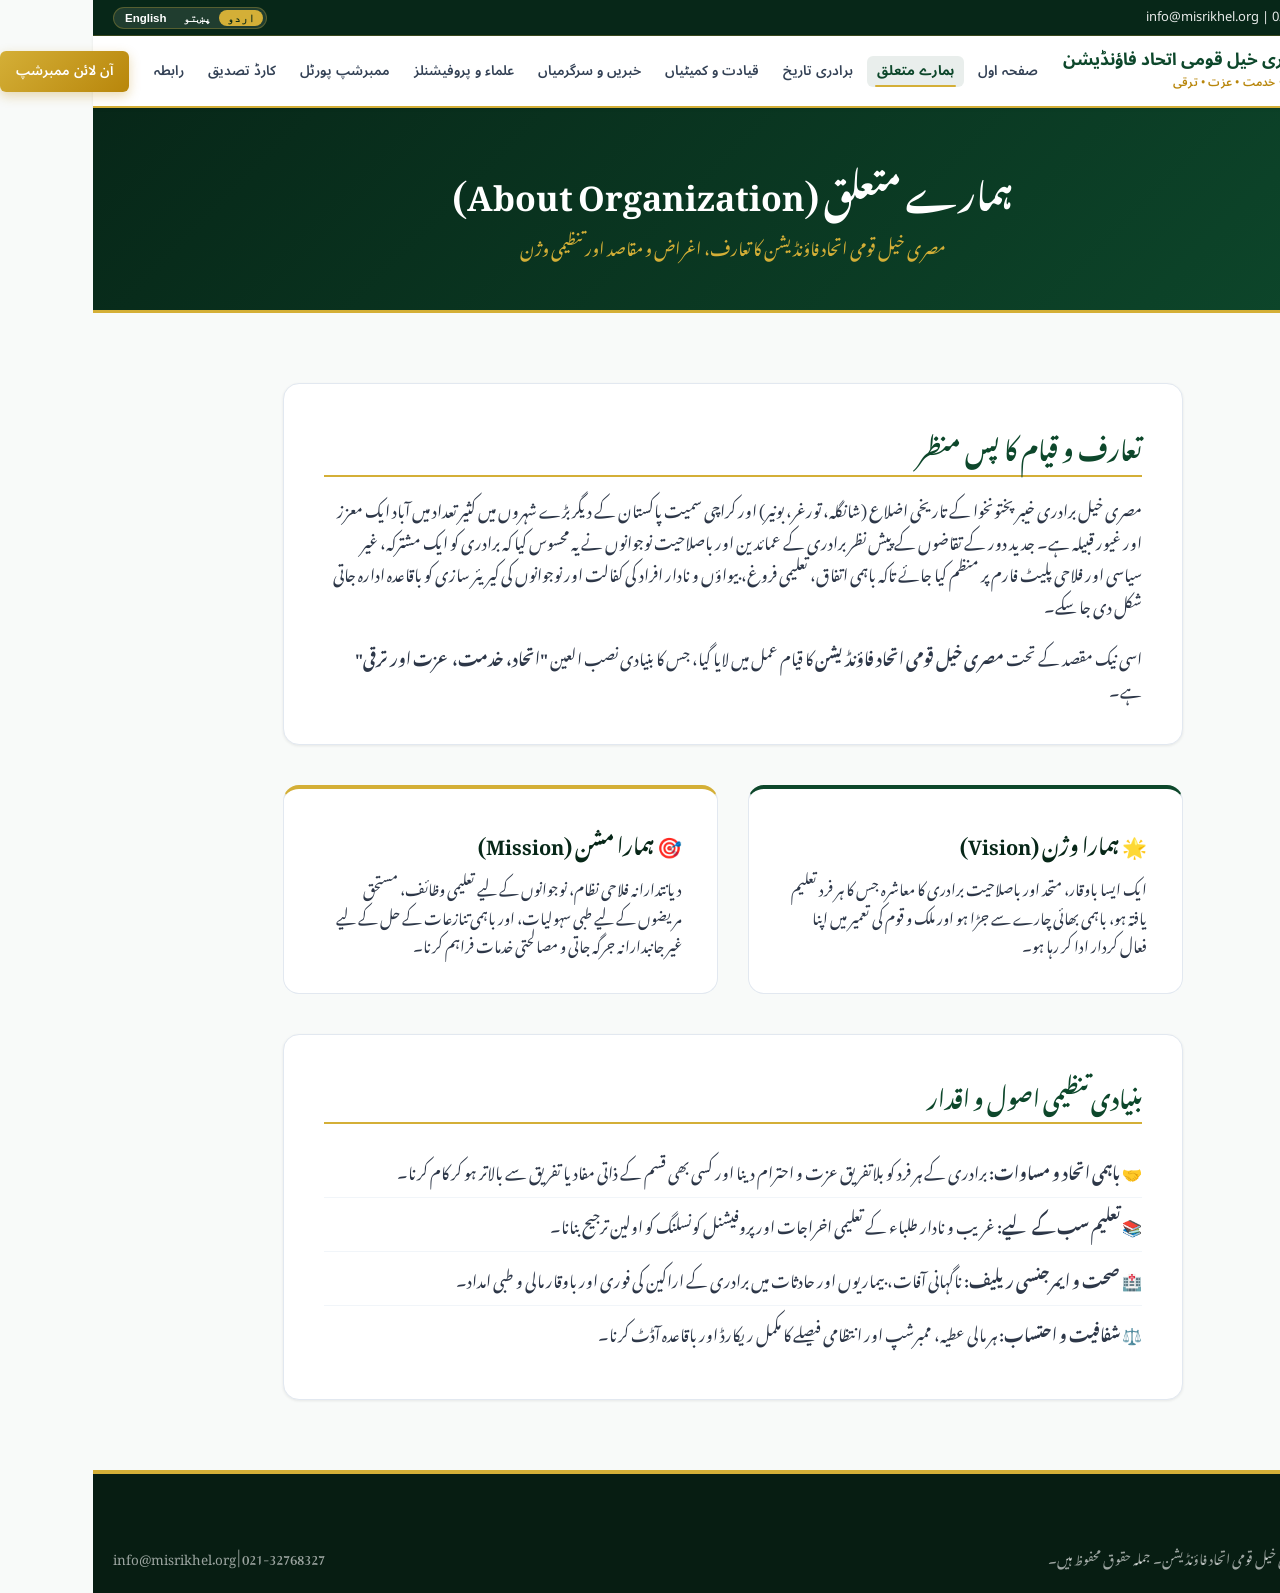
==== about.html @ 54c55845 "Move index.html to root directory" ====
<!DOCTYPE html>
<html lang="ur" dir="rtl">
<head>
    <meta charset="UTF-8">
    <meta name="viewport" content="width=device-width, initial-scale=1.0">
    <title>ہمارے متعلق | مصری خیل قومی اتحاد فاؤنڈیشن</title>
    <link rel="icon" type="image/jpeg" href="/images/logo.jpg">
    <link rel="stylesheet" href="/frontend/src/css/style.css">
    <link rel="stylesheet" href="/frontend/src/css/rtl.css">
</head>
<body class="lang-ur">
    <!-- Top Bar -->
    <div class="top-bar">
        <div class="container top-bar-inner">
            <div class="top-bar-contact">
                <span>021-32768327 | info@misrikhel.org</span>
            </div>
            <div class="lang-selector">
                <button class="lang-btn active" data-lang="ur">اردو</button>
                <button class="lang-btn" data-lang="ps">پښتو</button>
                <button class="lang-btn" data-lang="en">English</button>
            </div>
        </div>
    </div>

    <!-- Header -->
    <header class="main-header">
        <div class="container header-inner">
            <div class="brand-wrapper">
                <a href="/index.html"><img src="/images/logo.jpg" alt="Logo" class="brand-logo"></a>
                <div class="brand-titles">
                    <span class="brand-name" data-i18n="org_name">مصری خیل قومی اتحاد فاؤنڈیشن</span>
                    <span class="brand-motto" data-i18n="motto">اتحاد • خدمت • عزت • ترقی</span>
                </div>
            </div>
            <nav>
                <ul class="nav-menu">
                    <li><a href="/index.html" class="nav-link" data-i18n="nav_home">صفحہ اول</a></li>
                    <li><a href="/about.html" class="nav-link active" data-i18n="nav_about">ہمارے متعلق</a></li>
                    <li><a href="/history.html" class="nav-link" data-i18n="nav_history">برادری تاریخ</a></li>
                    <li><a href="/leadership.html" class="nav-link" data-i18n="nav_leadership">قیادت و کمیٹیاں</a></li>
                    <li><a href="/news-events.html" class="nav-link" data-i18n="nav_news">خبریں و سرگرمیاں</a></li>
                    <li><a href="/professionals.html" class="nav-link" data-i18n="nav_professionals">علماء و پروفیشنلز</a></li>
                    <li><a href="/membership.html" class="nav-link" data-i18n="nav_membership">ممبرشپ پورٹل</a></li>
                    <li><a href="/verify.html" class="nav-link" data-i18n="nav_verify">کارڈ تصدیق</a></li>
                    <li><a href="/contact.html" class="nav-link" data-i18n="nav_contact">رابطہ</a></li>
                </ul>
            </nav>
            <div class="header-actions">
                <a href="/membership.html" class="btn btn-gold" data-i18n="btn_join">آن لائن ممبرشپ</a>
            </div>
        </div>
    </header>

    <!-- Page Banner -->
    <section style="background: linear-gradient(135deg, #072718 0%, #0D472B 100%); color: #fff; padding: 50px 0; text-align: center; border-bottom: 3px solid var(--secondary);">
        <div class="container">
            <h1 style="font-size: 34px; font-weight: 700; margin-bottom: 10px;">ہمارے متعلق (About Organization)</h1>
            <p style="color: var(--secondary); font-size: 17px;">مصری خیل قومی اتحاد فاؤنڈیشن کا تعارف، اغراض و مقاصد اور تنظیمی وژن</p>
        </div>
    </section>

    <!-- Content Sections -->
    <section class="section-padding">
        <div class="container">
            <div style="max-width: 900px; margin: 0 auto;">
                <div style="background: #fff; padding: 40px; border-radius: var(--radius-lg); box-shadow: var(--shadow-sm); border: 1px solid var(--border); margin-bottom: 40px;">
                    <h2 style="color: var(--primary); font-size: 24px; margin-bottom: 15px; border-bottom: 2px solid var(--secondary); padding-bottom: 8px;">
                        تعارف و قیام کا پس منظر
                    </h2>
                    <p style="font-size: 16px; line-height: 2; margin-bottom: 20px;">
                        مصری خیل برادری خیبر پختونخوا کے تاریخی اضلاع (شانگلہ، تورغر، بونیر) اور کراچی سمیت پاکستان کے دیگر بڑے شہروں میں کثیر تعداد میں آباد ایک معزز اور غیور قبیلہ ہے۔ جدید دور کے تقاضوں کے پیش نظر برادری کے عمائدین اور باصلاحیت نوجوانوں نے یہ محسوس کیا کہ برادری کو ایک مشترکہ، غیر سیاسی اور فلاحی پلیٹ فارم پر منظم کیا جائے تاکہ باہمی اتفاق، تعلیمی فروغ، بیواؤں و نادار افراد کی کفالت اور نوجوانوں کی کیریئر سازی کو باقاعدہ ادارہ جاتی شکل دی جا سکے۔
                    </p>
                    <p style="font-size: 16px; line-height: 2;">
                        اسی نیک مقصد کے تحت <b>مصری خیل قومی اتحاد فاؤنڈیشن</b> کا قیام عمل میں لایا گیا، جس کا بنیادی نصب العین <b>"اتحاد، خدمت، عزت اور ترقی"</b> ہے۔
                    </p>
                </div>

                <div style="display: grid; grid-template-columns: 1fr 1fr; gap: 30px; margin-bottom: 40px;">
                    <div style="background: #fff; padding: 35px; border-radius: var(--radius-lg); border: 1px solid var(--border); border-top: 4px solid var(--primary);">
                        <h3 style="color: var(--primary-dark); font-size: 20px; margin-bottom: 12px;">🌟 ہمارا وژن (Vision)</h3>
                        <p style="font-size: 15px; line-height: 1.9; color: var(--text-main);">
                            ایک ایسا باوقار، متحد اور باصلاحیت برادری کا معاشرہ جس کا ہر فرد تعلیم یافتہ ہو، باہمی بھائی چارے سے جڑا ہو اور ملک و قوم کی تعمیر میں اپنا فعال کردار ادا کر رہا ہو۔
                        </p>
                    </div>

                    <div style="background: #fff; padding: 35px; border-radius: var(--radius-lg); border: 1px solid var(--border); border-top: 4px solid var(--secondary);">
                        <h3 style="color: var(--primary-dark); font-size: 20px; margin-bottom: 12px;">🎯 ہمارا مشن (Mission)</h3>
                        <p style="font-size: 15px; line-height: 1.9; color: var(--text-main);">
                            دیانتدارانہ فلاحی نظام، نوجوانوں کے لیے تعلیمی وظائف، مستحق مریضوں کے لیے طبی سہولیات، اور باہمی تنازعات کے حل کے لیے غیر جانبدارانہ جرگہ جاتی و مصالحتی خدمات فراہم کرنا۔
                        </p>
                    </div>
                </div>

                <!-- Core Pillars -->
                <div style="background: #fff; padding: 40px; border-radius: var(--radius-lg); box-shadow: var(--shadow-sm); border: 1px solid var(--border);">
                    <h2 style="color: var(--primary); font-size: 22px; margin-bottom: 20px; border-bottom: 2px solid var(--secondary); padding-bottom: 8px;">
                        بنیادی تنظیمی اصول و اقدار
                    </h2>
                    <ul style="list-style-type: none; padding: 0;">
                        <li style="padding: 12px 0; border-bottom: 1px solid #F1F5F9; font-size: 16px;">
                            🤝 <b>باہمی اتحاد و مساوات:</b> برادری کے ہر فرد کو بلاتفریق عزت و احترام دینا اور کسی بھی قسم کے ذاتی مفاد یا تفریق سے بالاتر ہو کر کام کرنا۔
                        </li>
                        <li style="padding: 12px 0; border-bottom: 1px solid #F1F5F9; font-size: 16px;">
                            📚 <b>تعلیم سب کے لیے:</b> غریب و نادار طلباء کے تعلیمی اخراجات اور پروفیشنل کونسلنگ کو اولین ترجیح بنانا۔
                        </li>
                        <li style="padding: 12px 0; border-bottom: 1px solid #F1F5F9; font-size: 16px;">
                            🏥 <b>صحت و ایمرجنسی ریلیف:</b> ناگہانی آفات، بیماریوں اور حادثات میں برادری کے اراکین کی فوری اور باوقار مالی و طبی امداد۔
                        </li>
                        <li style="padding: 12px 0; font-size: 16px;">
                            ⚖️ <b>شفافیت و احتساب:</b> ہر مالی عطیہ، ممبرشپ اور انتظامی فیصلے کا مکمل ریکارڈ اور باقاعدہ آڈٹ کرنا۔
                        </li>
                    </ul>
                </div>
            </div>
        </div>
    </section>

    <!-- Footer -->
    <footer class="main-footer">
        <div class="container footer-bottom" style="border: none; padding-top: 0;">
            <span data-i18n="copyright">© 2026 مصری خیل قومی اتحاد فاؤنڈیشن۔ جملہ حقوق محفوظ ہیں۔</span>
            <span>021-32768327 | info@misrikhel.org</span>
        </div>
    </footer>

    <script src="/frontend/src/js/i18n.js"></script>
    <script src="/frontend/src/js/app.js"></script>
</body>
</html>
---- frontend/src/css/style.css ----
/* Misri Khel Qaumi Ittehad - Design System & Stylesheet */
@import url('https://fonts.googleapis.com/css2?family=Noto+Nastaliq+Urdu:wght@400;700&family=Noto+Sans+Arabic:wght@400;600;700&family=Outfit:wght@300;400;500;600;700&family=Urbanist:wght@400;500;600;700&display=swap');

:root {
    --primary: #0D472B;
    --primary-light: #145A32;
    --primary-dark: #072718;
    --secondary: #D4AF37;
    --secondary-dark: #B8860B;
    --secondary-light: #FBF4DB;
    --accent: #F59E0B;
    --dark: #111C55;
    --text-main: #2D3748;
    --text-muted: #64748B;
    --bg-light: #F8FAF9;
    --bg-subtle: #F0F5FA;
    --white: #FFFFFF;
    --border: #E2E8F0;
    --shadow-sm: 0 1px 3px rgba(0,0,0,0.08);
    --shadow-md: 0 4px 14px rgba(13, 71, 43, 0.08);
    --shadow-lg: 0 10px 25px rgba(0,0,0,0.1);
    --radius-sm: 6px;
    --radius-md: 10px;
    --radius-lg: 16px;
    --radius-full: 9999px;
    --font-en: 'Urbanist', 'Outfit', sans-serif;
    --font-ur: 'Noto Nastaliq Urdu', 'Noto Sans Arabic', serif;
    --font-ps: 'Noto Sans Arabic', 'Noto Nastaliq Urdu', sans-serif;
    --transition: all 0.25s ease-in-out;
}

* {
    margin: 0;
    padding: 0;
    box-sizing: border-box;
}

body {
    font-family: var(--font-ur);
    color: var(--text-main);
    background-color: var(--bg-light);
    line-height: 1.8;
    overflow-x: hidden;
}

body.lang-en {
    font-family: var(--font-en);
    line-height: 1.6;
}

body.lang-ps {
    font-family: var(--font-ps);
    line-height: 1.8;
}

a {
    color: inherit;
    text-decoration: none;
    transition: var(--transition);
}

img {
    max-width: 100%;
    height: auto;
    display: block;
}

/* Container */
.container {
    width: 100%;
    max-width: 1280px;
    margin: 0 auto;
    padding: 0 20px;
}

/* Top Bar */
.top-bar {
    background: #072718;
    color: rgba(255, 255, 255, 0.9);
    font-size: 13px;
    padding: 6px 0;
    border-bottom: 1px solid rgba(212, 175, 55, 0.25);
    font-family: 'Noto Sans Arabic', 'Segoe UI', Tahoma, sans-serif;
}

.top-bar-inner {
    display: flex;
    justify-content: space-between;
    align-items: center;
    gap: 12px;
}

.top-bar-contact {
    display: flex;
    align-items: center;
    gap: 16px;
}

.top-bar-contact-item {
    display: flex;
    align-items: center;
    gap: 6px;
    color: rgba(255, 255, 255, 0.85);
}

.top-bar-contact-item svg {
    fill: var(--secondary);
    width: 14px;
    height: 14px;
}

.top-bar-admin-badge {
    display: inline-flex;
    align-items: center;
    gap: 5px;
    padding: 2px 10px;
    border-radius: 12px;
    background: rgba(212, 175, 55, 0.15);
    border: 1px solid rgba(212, 175, 55, 0.35);
    color: var(--secondary);
    font-size: 12px;
    text-decoration: none;
    transition: var(--transition);
}

.top-bar-admin-badge:hover {
    background: var(--secondary);
    color: #072718;
}

.top-bar-social {
    display: flex;
    align-items: center;
    gap: 12px;
}

.top-bar-social a {
    color: rgba(255, 255, 255, 0.85);
    display: flex;
    align-items: center;
    justify-content: center;
    transition: var(--transition);
}

.top-bar-social a:hover {
    color: var(--secondary);
}

/* Language Selector */
.lang-selector {
    display: flex;
    align-items: center;
    background: rgba(255, 255, 255, 0.1);
    border: 1px solid rgba(212, 175, 55, 0.3);
    border-radius: 16px;
    padding: 2px 3px;
}

.lang-btn {
    background: transparent;
    border: none;
    color: #fff;
    padding: 2px 8px;
    font-size: 11.5px;
    cursor: pointer;
    border-radius: 12px;
    transition: var(--transition);
    font-weight: 600;
}

.lang-btn.active {
    background: var(--secondary);
    color: #072718;
}

/* Main Navigation Bar */
.main-header {
    background: #fff;
    box-shadow: var(--shadow-sm);
    position: sticky;
    top: 0;
    z-index: 1000;
    border-bottom: 2px solid var(--secondary);
}

.header-inner {
    display: flex;
    align-items: center;
    justify-content: space-between;
    padding: 10px 0;
    gap: 15px;
}

.brand-wrapper {
    display: flex;
    align-items: center;
    gap: 12px;
    flex-shrink: 0;
    text-decoration: none;
}

.brand-logo {
    width: 50px;
    height: 50px;
    object-fit: contain;
    border-radius: 50%;
    box-shadow: 0 0 8px rgba(13, 71, 43, 0.15);
    border: 2px solid var(--secondary);
    background: #fff;
    flex-shrink: 0;
}

.brand-titles {
    display: flex;
    flex-direction: column;
}

.brand-name {
    font-size: 17px;
    font-weight: 700;
    color: var(--primary);
    line-height: 1.25;
    font-family: 'Noto Sans Arabic', 'Segoe UI', Tahoma, sans-serif;
}

.brand-motto {
    font-size: 11.5px;
    color: var(--secondary-dark);
    font-weight: 600;
    letter-spacing: 0.2px;
    font-family: 'Noto Sans Arabic', 'Segoe UI', Tahoma, sans-serif;
}

.nav-menu {
    display: flex;
    align-items: center;
    list-style: none;
    gap: 4px;
    margin: 0;
    padding: 0;
    font-family: 'Noto Sans Arabic', 'Segoe UI', Tahoma, sans-serif;
}

.nav-link {
    font-size: 13.5px;
    font-weight: 600;
    color: #334155;
    padding: 6px 10px;
    border-radius: 6px;
    position: relative;
    transition: var(--transition);
    white-space: nowrap;
    display: inline-block;
    line-height: 1.4;
    text-decoration: none;
}

.nav-link:hover {
    color: var(--primary);
    background: rgba(13, 71, 43, 0.06);
}

.nav-link.active {
    color: var(--primary);
    background: rgba(13, 71, 43, 0.09);
    font-weight: 700;
}

.nav-link.active::after {
    content: '';
    position: absolute;
    bottom: 0px;
    left: 8px;
    right: 8px;
    height: 2px;
    background: var(--secondary);
    border-radius: 2px;
}

.header-actions {
    display: flex;
    align-items: center;
    gap: 10px;
    flex-shrink: 0;
}

.header-actions .btn {
    padding: 8px 16px;
    font-size: 13.5px;
    white-space: nowrap;
    font-family: 'Noto Sans Arabic', 'Segoe UI', Tahoma, sans-serif;
    border-radius: 6px;
}

.btn {
    display: inline-flex;
    align-items: center;
    justify-content: center;
    gap: 8px;
    padding: 10px 22px;
    border-radius: var(--radius-sm);
    font-weight: 600;
    font-size: 14.5px;
    cursor: pointer;
    border: none;
    transition: var(--transition);
}

.btn-primary {
    background: var(--primary);
    color: #fff;
    box-shadow: 0 4px 10px rgba(13, 71, 43, 0.25);
}

.btn-primary:hover {
    background: var(--primary-light);
    transform: translateY(-2px);
    box-shadow: 0 6px 15px rgba(13, 71, 43, 0.35);
}

.btn-gold {
    background: linear-gradient(135deg, #D4AF37 0%, #B8860B 100%);
    color: #fff;
    box-shadow: 0 4px 12px rgba(184, 134, 11, 0.3);
}

.btn-gold:hover {
    background: linear-gradient(135deg, #E5C158 0%, #D4AF37 100%);
    color: var(--primary-dark);
    transform: translateY(-2px);
}

.btn-outline {
    background: transparent;
    border: 1.5px solid var(--primary);
    color: var(--primary);
}

.btn-outline:hover {
    background: var(--primary);
    color: #fff;
}

.mobile-toggle {
    display: none;
    background: transparent;
    border: none;
    cursor: pointer;
    font-size: 24px;
    color: var(--primary);
}

/* Urgent Announcement Bar */
.announcement-ticker {
    background: #FFFBEB;
    border-bottom: 1px solid #FDE68A;
    padding: 9px 0;
    font-size: 14px;
    display: flex;
    align-items: center;
}

.ticker-inner {
    display: flex;
    align-items: center;
    gap: 15px;
}

.ticker-badge {
    background: #DC2626;
    color: #fff;
    font-size: 12px;
    font-weight: 700;
    padding: 3px 10px;
    border-radius: 4px;
    white-space: nowrap;
}

.ticker-text {
    color: #92400E;
    font-weight: 600;
}

/* Hero Section */
.hero-section {
    position: relative;
    background: linear-gradient(135deg, rgba(7, 39, 24, 0.94) 0%, rgba(13, 71, 43, 0.90) 100%), url('/public/images/hero-bg.jpg') center/cover no-repeat;
    color: #fff;
    padding: 80px 0 100px;
    text-align: center;
    border-bottom: 4px solid var(--secondary);
}

.hero-content {
    max-width: 900px;
    margin: 0 auto;
}

.hero-crest {
    width: 130px;
    height: 130px;
    margin: 0 auto 20px;
    border-radius: 50%;
    border: 4px solid var(--secondary);
    box-shadow: 0 0 30px rgba(212, 175, 55, 0.4);
    background: #fff;
    padding: 4px;
}

.hero-title {
    font-size: 38px;
    font-weight: 700;
    color: #fff;
    margin-bottom: 15px;
    text-shadow: 0 2px 8px rgba(0,0,0,0.4);
}

.hero-subtitle {
    font-size: 20px;
    color: var(--secondary);
    font-weight: 600;
    margin-bottom: 25px;
    letter-spacing: 1px;
}

.hero-desc {
    font-size: 17px;
    line-height: 1.9;
    color: rgba(255, 255, 255, 0.9);
    margin-bottom: 35px;
}

.hero-buttons {
    display: flex;
    justify-content: center;
    gap: 16px;
    flex-wrap: wrap;
}

/* Stats Counter Section (Bantva Memon Jamat Style) */
.stats-section {
    margin-top: -50px;
    position: relative;
    z-index: 10;
    margin-bottom: 60px;
}

.stats-grid {
    display: grid;
    grid-template-columns: repeat(4, 1fr);
    background: #fff;
    border-radius: var(--radius-lg);
    box-shadow: var(--shadow-lg);
    border: 1px solid var(--border);
    overflow: hidden;
}

.stat-card {
    padding: 30px 20px;
    text-align: center;
    border-right: 1px solid var(--border);
    transition: var(--transition);
}

.stat-card:last-child {
    border-right: none;
}

.stat-card:hover {
    background: #FCFBF7;
    transform: translateY(-3px);
}

.stat-number {
    font-size: 38px;
    font-weight: 700;
    color: var(--primary);
    font-family: var(--font-en);
    line-height: 1.1;
    margin-bottom: 8px;
}

.stat-label {
    font-size: 15px;
    color: var(--text-muted);
    font-weight: 600;
}

/* Section Common Styles */
.section-padding {
    padding: 70px 0;
}

.section-header {
    text-align: center;
    max-width: 700px;
    margin: 0 auto 50px;
}

.section-tag {
    display: inline-block;
    color: var(--secondary-dark);
    font-size: 14px;
    font-weight: 700;
    text-transform: uppercase;
    letter-spacing: 1.5px;
    margin-bottom: 8px;
    background: var(--secondary-light);
    padding: 4px 16px;
    border-radius: 20px;
}

.section-title {
    font-size: 32px;
    color: var(--primary-dark);
    font-weight: 700;
    margin-bottom: 15px;
    position: relative;
}

.section-title::after {
    content: '';
    display: block;
    width: 60px;
    height: 3px;
    background: var(--secondary);
    margin: 12px auto 0;
    border-radius: 2px;
}

.section-subtitle {
    font-size: 16px;
    color: var(--text-muted);
}

/* Memon Samaj Magazine / Publication Grid */
.samaj-grid {
    display: grid;
    grid-template-columns: repeat(auto-fill, minmax(280px, 1fr));
    gap: 30px;
}

.samaj-card {
    background: #fff;
    border-radius: var(--radius-md);
    overflow: hidden;
    box-shadow: var(--shadow-sm);
    border: 1px solid var(--border);
    transition: var(--transition);
    display: flex;
    flex-direction: column;
}

.samaj-card:hover {
    transform: translateY(-5px);
    box-shadow: var(--shadow-md);
    border-color: var(--secondary);
}

.samaj-thumbnail {
    position: relative;
    height: 320px;
    background: #EEF2F6;
    display: flex;
    align-items: center;
    justify-content: center;
    overflow: hidden;
}

.samaj-thumbnail img {
    width: 100%;
    height: 100%;
    object-fit: cover;
    transition: transform 0.4s ease;
}

.samaj-card:hover .samaj-thumbnail img {
    transform: scale(1.05);
}

.samaj-badge {
    position: absolute;
    top: 15px;
    right: 15px;
    background: var(--primary);
    color: #fff;
    font-size: 12px;
    font-weight: 600;
    padding: 5px 12px;
    border-radius: 4px;
    box-shadow: 0 2px 6px rgba(0,0,0,0.2);
}

.samaj-body {
    padding: 20px;
    flex-grow: 1;
    display: flex;
    flex-direction: column;
    justify-content: space-between;
}

.samaj-title {
    font-size: 18px;
    font-weight: 700;
    color: var(--primary-dark);
    margin-bottom: 12px;
    line-height: 1.4;
}

.samaj-readmore {
    display: inline-flex;
    align-items: center;
    gap: 6px;
    color: var(--primary);
    font-weight: 600;
    font-size: 14px;
    margin-top: 15px;
}

.samaj-readmore:hover {
    color: var(--secondary-dark);
}

/* Downloads Section (bmjr.net Style) */
.downloads-grid {
    display: grid;
    grid-template-columns: repeat(auto-fit, minmax(320px, 1fr));
    gap: 25px;
}

.download-box {
    background: #fff;
    border-radius: var(--radius-md);
    padding: 30px;
    border: 1px solid var(--border);
    text-align: center;
    box-shadow: var(--shadow-sm);
    transition: var(--transition);
}

.download-box:hover {
    transform: translateY(-6px);
    box-shadow: var(--shadow-md);
    border-color: var(--primary);
}

.download-icon {
    width: 70px;
    height: 70px;
    background: var(--bg-subtle);
    border-radius: 50%;
    display: flex;
    align-items: center;
    justify-content: center;
    margin: 0 auto 20px;
    color: var(--primary);
    font-size: 28px;
}

.download-title {
    font-size: 19px;
    font-weight: 700;
    color: var(--dark);
    margin-bottom: 15px;
}

/* News & Activities Cards */
.news-grid {
    display: grid;
    grid-template-columns: repeat(auto-fit, minmax(340px, 1fr));
    gap: 30px;
}

.news-card {
    background: #fff;
    border-radius: var(--radius-md);
    border: 1px solid var(--border);
    overflow: hidden;
    box-shadow: var(--shadow-sm);
    transition: var(--transition);
}

.news-card:hover {
    transform: translateY(-5px);
    box-shadow: var(--shadow-md);
}

.news-body {
    padding: 25px;
}

.news-meta {
    font-size: 13px;
    color: var(--text-muted);
    margin-bottom: 10px;
    display: flex;
    align-items: center;
    gap: 12px;
}

.news-title {
    font-size: 19px;
    font-weight: 700;
    color: var(--primary-dark);
    margin-bottom: 12px;
    line-height: 1.4;
}

.news-excerpt {
    font-size: 15px;
    color: var(--text-main);
    line-height: 1.7;
    margin-bottom: 18px;
}

/* Video Gallery Section */
.video-grid {
    display: grid;
    grid-template-columns: repeat(auto-fit, minmax(280px, 1fr));
    gap: 25px;
}

.video-card {
    background: #fff;
    border-radius: var(--radius-md);
    overflow: hidden;
    border: 1px solid var(--border);
    box-shadow: var(--shadow-sm);
}

.video-thumb {
    position: relative;
    height: 190px;
    background: #000;
}

.video-thumb img {
    width: 100%;
    height: 100%;
    object-fit: cover;
    opacity: 0.85;
}

.video-play-btn {
    position: absolute;
    top: 50%;
    left: 50%;
    transform: translate(-50%, -50%);
    width: 55px;
    height: 55px;
    background: rgba(220, 38, 38, 0.9);
    border-radius: 50%;
    display: flex;
    align-items: center;
    justify-content: center;
    color: #fff;
    font-size: 20px;
    cursor: pointer;
    box-shadow: 0 0 20px rgba(0,0,0,0.5);
    transition: var(--transition);
}

.video-play-btn:hover {
    transform: translate(-50%, -50%) scale(1.1);
    background: #DC2626;
}

.video-title {
    padding: 15px;
    font-size: 15px;
    font-weight: 700;
    color: var(--dark);
    text-align: center;
}

/* Footer (Institutional & Prestigious) */
.main-footer {
    background: #071D12;
    color: rgba(255, 255, 255, 0.8);
    padding: 70px 0 25px;
    border-top: 4px solid var(--secondary);
}

.footer-grid {
    display: grid;
    grid-template-columns: 2fr 1fr 1fr 1.5fr;
    gap: 40px;
    margin-bottom: 50px;
}

.footer-col h4 {
    color: #fff;
    font-size: 18px;
    font-weight: 700;
    margin-bottom: 22px;
    position: relative;
    padding-bottom: 10px;
}

.footer-col h4::after {
    content: '';
    position: absolute;
    bottom: 0;
    right: 0;
    width: 35px;
    height: 2px;
    background: var(--secondary);
}

body.lang-en .footer-col h4::after {
    right: auto;
    left: 0;
}

.footer-about p {
    font-size: 14.5px;
    line-height: 1.8;
    margin-bottom: 20px;
}

.footer-links {
    list-style: none;
}

.footer-links li {
    margin-bottom: 10px;
}

.footer-links a {
    color: rgba(255, 255, 255, 0.75);
    font-size: 14.5px;
    display: inline-block;
    transition: var(--transition);
}

.footer-links a:hover {
    color: var(--secondary);
    transform: translateX(-4px);
}

body.lang-en .footer-links a:hover {
    transform: translateX(4px);
}

.footer-contact-item {
    display: flex;
    align-items: flex-start;
    gap: 12px;
    margin-bottom: 15px;
    font-size: 14.5px;
}

.footer-contact-item svg {
    fill: var(--secondary);
    width: 18px;
    height: 18px;
    flex-shrink: 0;
    margin-top: 4px;
}

.footer-bottom {
    padding-top: 25px;
    border-top: 1px solid rgba(255, 255, 255, 0.1);
    display: flex;
    justify-content: space-between;
    align-items: center;
    flex-wrap: wrap;
    gap: 15px;
    font-size: 13.5px;
    color: rgba(255, 255, 255, 0.6);
}

/* Forms & Membership Portal */
.form-card {
    background: #fff;
    border-radius: var(--radius-lg);
    padding: 40px;
    box-shadow: var(--shadow-md);
    border: 1px solid var(--border);
    max-width: 800px;
    margin: 0 auto;
}

.form-group {
    margin-bottom: 20px;
}

.form-label {
    display: block;
    font-size: 14.5px;
    font-weight: 600;
    color: var(--primary-dark);
    margin-bottom: 6px;
}

.form-control {
    width: 100%;
    padding: 12px 16px;
    border: 1.5px solid var(--border);
    border-radius: var(--radius-sm);
    font-size: 15px;
    font-family: inherit;
    transition: var(--transition);
    background: #FAFAFA;
}

.form-control:focus {
    border-color: var(--primary);
    background: #fff;
    outline: none;
    box-shadow: 0 0 0 3px rgba(13, 71, 43, 0.12);
}

.form-row {
    display: grid;
    grid-template-columns: 1fr 1fr;
    gap: 20px;
}

/* Responsive Breakpoints */
@media (max-width: 1024px) {
    .footer-grid {
        grid-template-columns: 1fr 1fr;
    }
    .stats-grid {
        grid-template-columns: repeat(2, 1fr);
    }
    .stat-card:nth-child(2) {
        border-right: none;
    }
    .stat-card {
        border-bottom: 1px solid var(--border);
    }
}

@media (max-width: 768px) {
    .nav-menu {
        display: none;
    }
    .nav-menu.show {
        display: flex;
        flex-direction: column;
        position: absolute;
        top: 100%;
        left: 0;
        right: 0;
        background: #fff;
        padding: 20px;
        box-shadow: var(--shadow-lg);
        border-bottom: 3px solid var(--secondary);
    }
    .mobile-toggle {
        display: block;
    }
    .header-actions .btn {
        display: none;
    }
    .hero-title {
        font-size: 28px;
    }
    .hero-subtitle {
        font-size: 16px;
    }
    .footer-grid {
        grid-template-columns: 1fr;
    }
    .form-row {
        grid-template-columns: 1fr;
    }
    .stats-grid {
        grid-template-columns: 1fr;
    }
    .stat-card {
        border-right: none;
    }
}
---- frontend/src/css/rtl.css ----
/* Misri Khel Qaumi Ittehad - RTL / LTR Directional Styles */
html[dir="rtl"] body {
    direction: rtl;
    text-align: right;
}

html[dir="ltr"] body {
    direction: ltr;
    text-align: left;
}

/* RTL specifics */
html[dir="rtl"] .top-bar-contact-item svg {
    margin-left: 6px;
    margin-right: 0;
}

html[dir="ltr"] .top-bar-contact-item svg {
    margin-right: 6px;
    margin-left: 0;
}

html[dir="rtl"] .samaj-badge {
    right: auto;
    left: 15px;
}

html[dir="ltr"] .samaj-badge {
    left: auto;
    right: 15px;
}

html[dir="rtl"] .stat-card {
    border-left: 1px solid var(--border);
    border-right: none;
}

html[dir="rtl"] .stat-card:last-child {
    border-left: none;
}

html[dir="ltr"] .stat-card {
    border-right: 1px solid var(--border);
    border-left: none;
}

html[dir="ltr"] .stat-card:last-child {
    border-right: none;
}

/* Nastaliq Font Line-height fine-tuning */
.ur-font {
    font-family: 'Noto Nastaliq Urdu', serif;
    line-height: 2.1;
}

.ps-font {
    font-family: 'Noto Sans Arabic', sans-serif;
    line-height: 1.9;
}

.en-font {
    font-family: 'Urbanist', 'Outfit', sans-serif;
    line-height: 1.6;
}
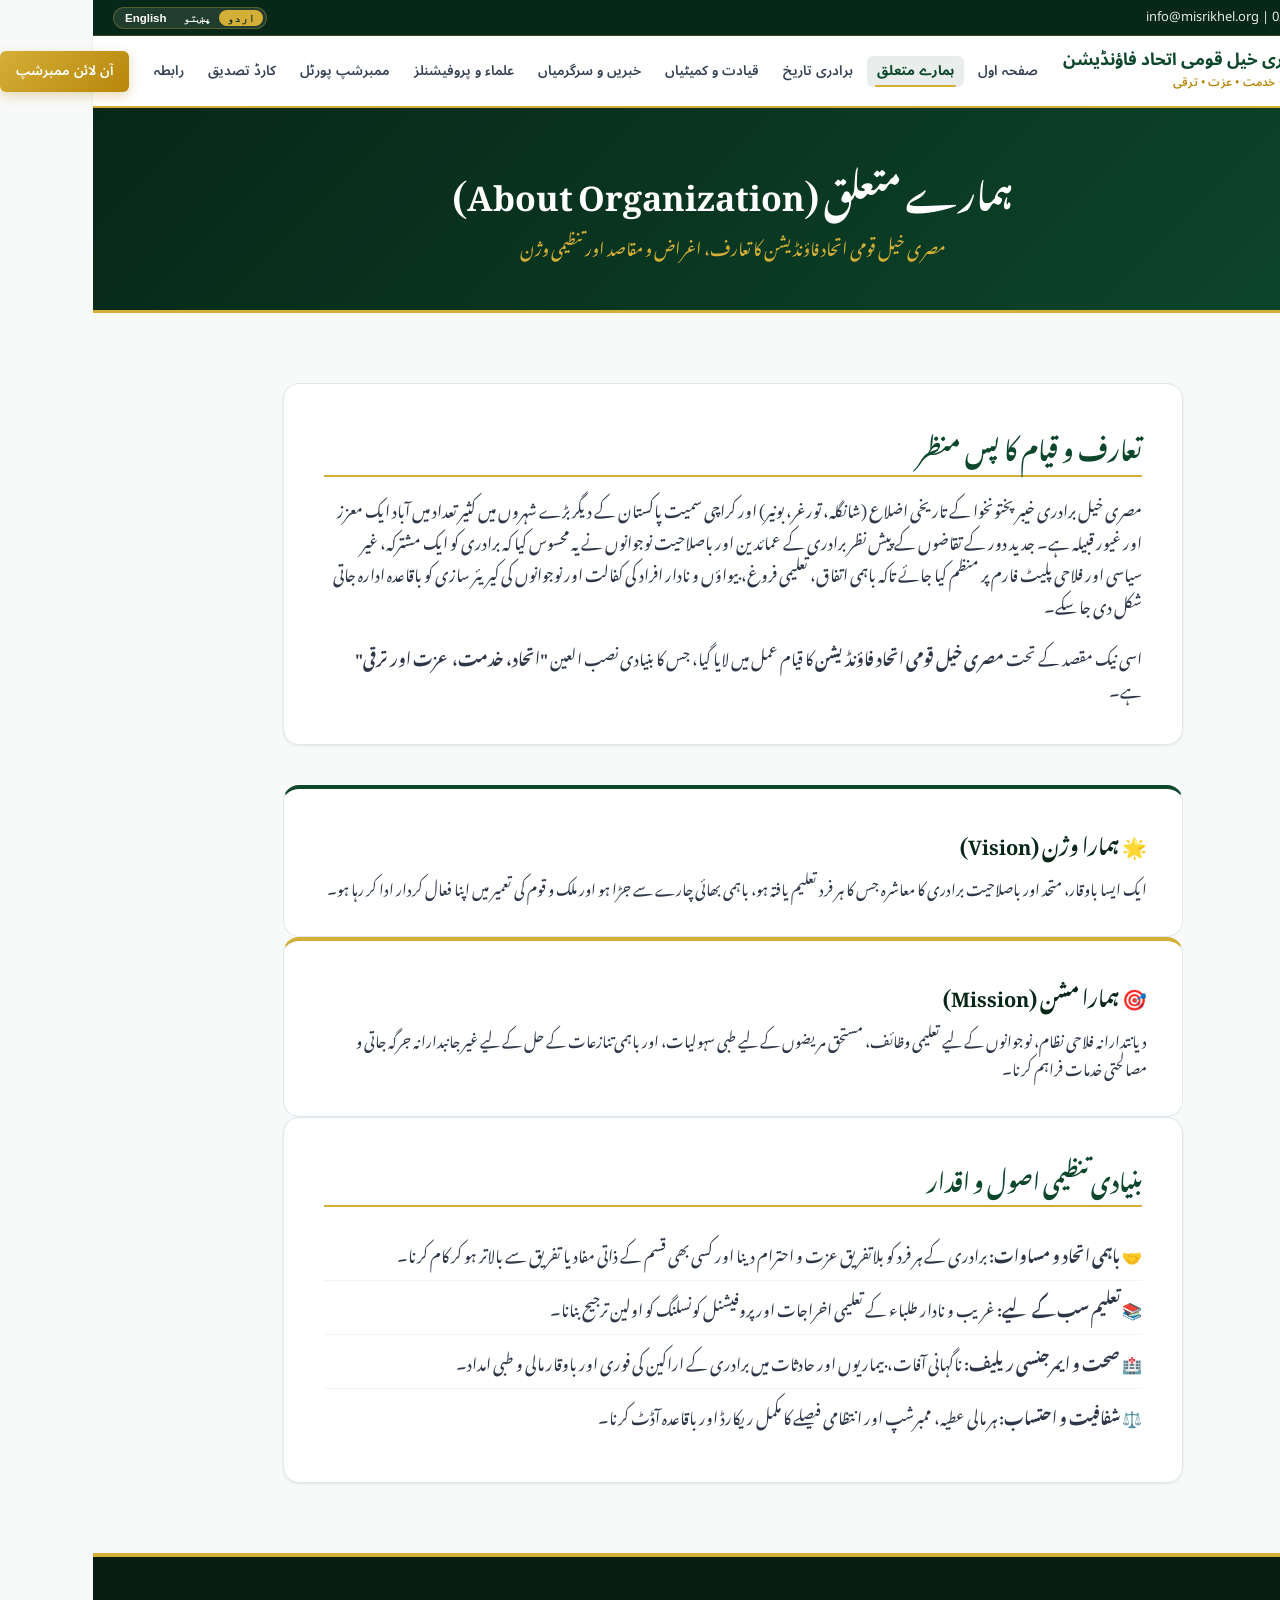
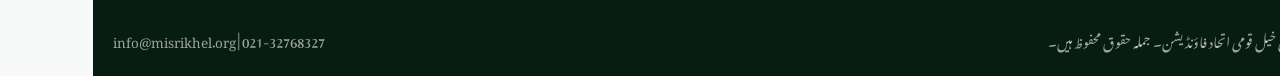
==== commit 7cafb4ee: "Fix nav links paths" ====
--- a/about.html
+++ b/about.html
@@ -76,7 +76,7 @@
                     </p>
                 </div>
 
-                <div style="display: grid; grid-template-columns: 1fr 1fr; gap: 30px; margin-bottom: 40px;">
+                <div class="about-grid">
                     <div style="background: #fff; padding: 35px; border-radius: var(--radius-lg); border: 1px solid var(--border); border-top: 4px solid var(--primary);">
                         <h3 style="color: var(--primary-dark); font-size: 20px; margin-bottom: 12px;">🌟 ہمارا وژن (Vision)</h3>
                         <p style="font-size: 15px; line-height: 1.9; color: var(--text-main);">
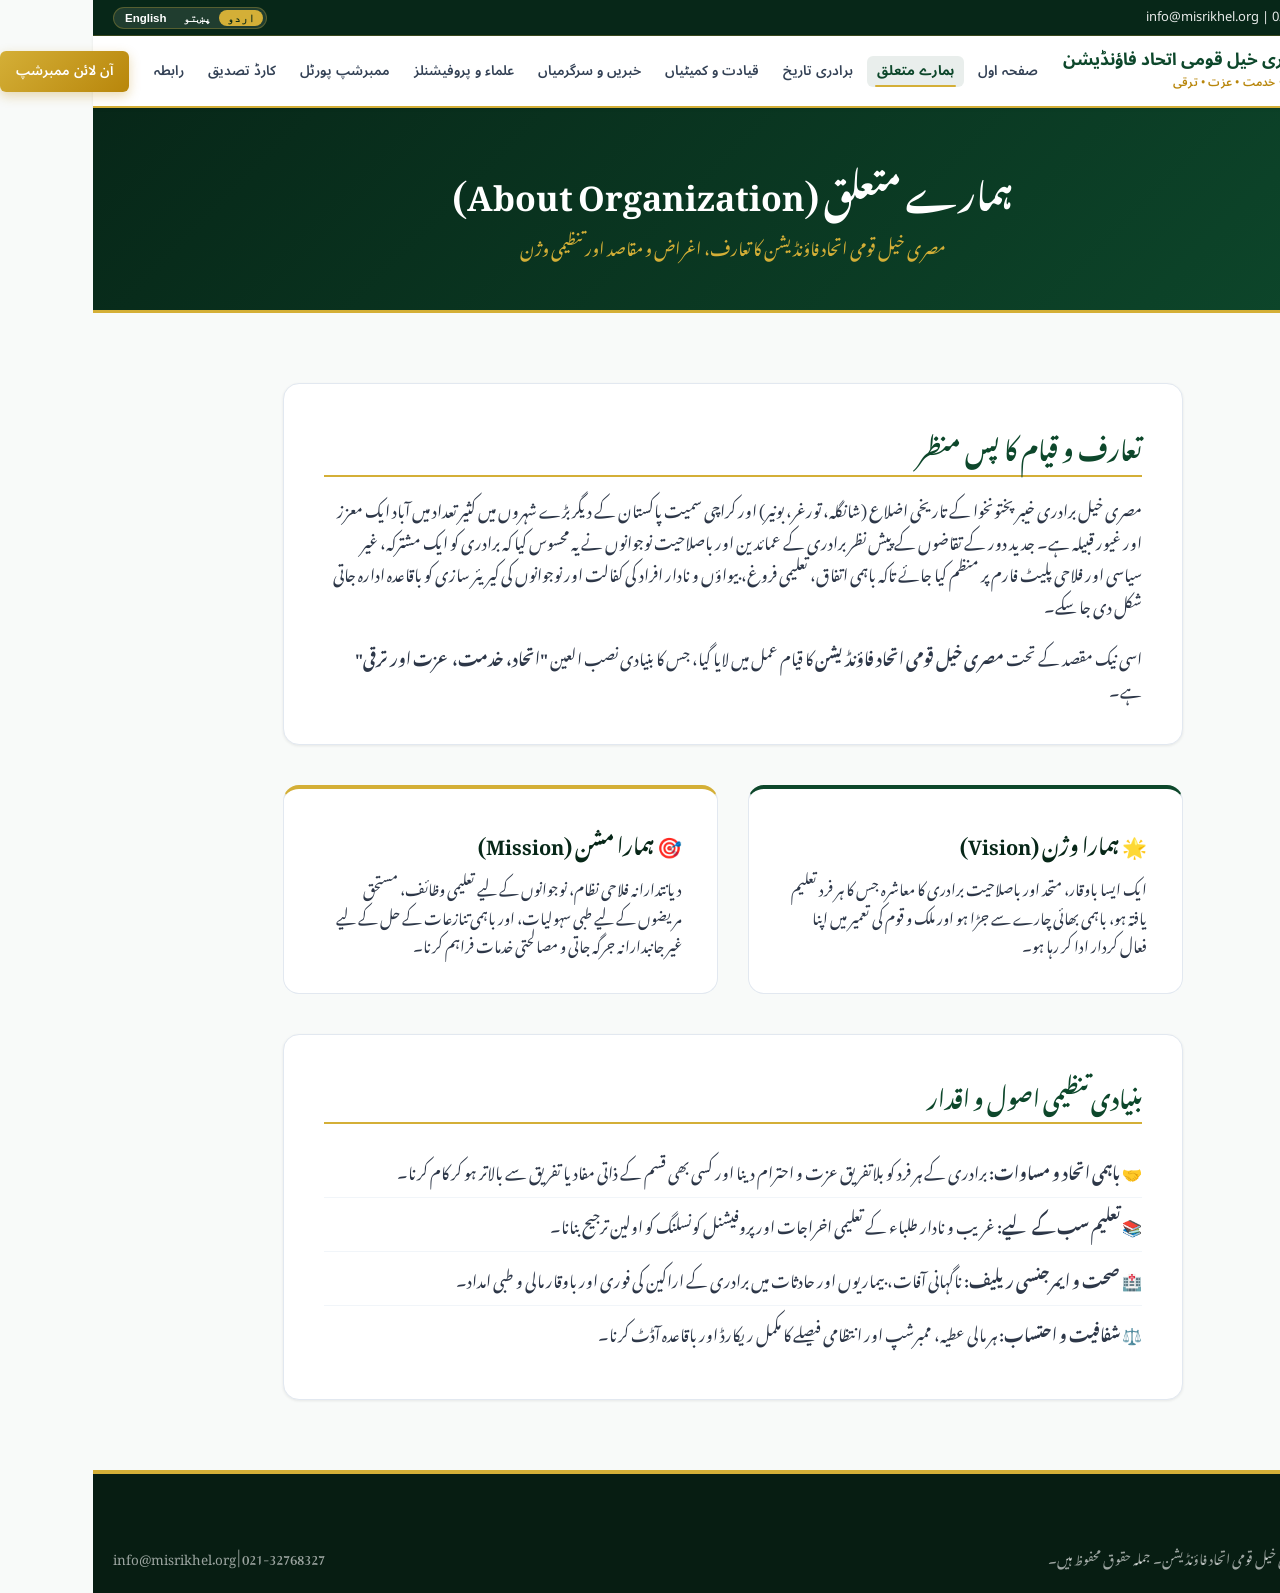
==== commit 0319e6e8: "Normalize relative links and add GitHub Pages workflow for live deployment" ====
--- a/about.html
+++ b/about.html
@@ -4,9 +4,9 @@
     <meta charset="UTF-8">
     <meta name="viewport" content="width=device-width, initial-scale=1.0">
     <title>ہمارے متعلق | مصری خیل قومی اتحاد فاؤنڈیشن</title>
-    <link rel="icon" type="image/jpeg" href="/images/logo.jpg">
-    <link rel="stylesheet" href="/frontend/src/css/style.css">
-    <link rel="stylesheet" href="/frontend/src/css/rtl.css">
+    <link rel="icon" type="image/jpeg" href="images/logo.jpg">
+    <link rel="stylesheet" href="style.css">
+    <link rel="stylesheet" href="rtl.css">
 </head>
 <body class="lang-ur">
     <!-- Top Bar -->
@@ -27,7 +27,7 @@
     <header class="main-header">
         <div class="container header-inner">
             <div class="brand-wrapper">
-                <a href="/index.html"><img src="/images/logo.jpg" alt="Logo" class="brand-logo"></a>
+                <a href="index.html"><img src="images/logo.jpg" alt="Logo" class="brand-logo"></a>
                 <div class="brand-titles">
                     <span class="brand-name" data-i18n="org_name">مصری خیل قومی اتحاد فاؤنڈیشن</span>
                     <span class="brand-motto" data-i18n="motto">اتحاد • خدمت • عزت • ترقی</span>
@@ -35,19 +35,19 @@
             </div>
             <nav>
                 <ul class="nav-menu">
-                    <li><a href="/index.html" class="nav-link" data-i18n="nav_home">صفحہ اول</a></li>
-                    <li><a href="/about.html" class="nav-link active" data-i18n="nav_about">ہمارے متعلق</a></li>
-                    <li><a href="/history.html" class="nav-link" data-i18n="nav_history">برادری تاریخ</a></li>
-                    <li><a href="/leadership.html" class="nav-link" data-i18n="nav_leadership">قیادت و کمیٹیاں</a></li>
-                    <li><a href="/news-events.html" class="nav-link" data-i18n="nav_news">خبریں و سرگرمیاں</a></li>
-                    <li><a href="/professionals.html" class="nav-link" data-i18n="nav_professionals">علماء و پروفیشنلز</a></li>
-                    <li><a href="/membership.html" class="nav-link" data-i18n="nav_membership">ممبرشپ پورٹل</a></li>
-                    <li><a href="/verify.html" class="nav-link" data-i18n="nav_verify">کارڈ تصدیق</a></li>
-                    <li><a href="/contact.html" class="nav-link" data-i18n="nav_contact">رابطہ</a></li>
+                    <li><a href="index.html" class="nav-link" data-i18n="nav_home">صفحہ اول</a></li>
+                    <li><a href="about.html" class="nav-link active" data-i18n="nav_about">ہمارے متعلق</a></li>
+                    <li><a href="history.html" class="nav-link" data-i18n="nav_history">برادری تاریخ</a></li>
+                    <li><a href="leadership.html" class="nav-link" data-i18n="nav_leadership">قیادت و کمیٹیاں</a></li>
+                    <li><a href="news-events.html" class="nav-link" data-i18n="nav_news">خبریں و سرگرمیاں</a></li>
+                    <li><a href="professionals.html" class="nav-link" data-i18n="nav_professionals">علماء و پروفیشنلز</a></li>
+                    <li><a href="membership.html" class="nav-link" data-i18n="nav_membership">ممبرشپ پورٹل</a></li>
+                    <li><a href="verify.html" class="nav-link" data-i18n="nav_verify">کارڈ تصدیق</a></li>
+                    <li><a href="contact.html" class="nav-link" data-i18n="nav_contact">رابطہ</a></li>
                 </ul>
             </nav>
             <div class="header-actions">
-                <a href="/membership.html" class="btn btn-gold" data-i18n="btn_join">آن لائن ممبرشپ</a>
+                <a href="membership.html" class="btn btn-gold" data-i18n="btn_join">آن لائن ممبرشپ</a>
             </div>
         </div>
     </header>
@@ -124,7 +124,7 @@
         </div>
     </footer>
 
-    <script src="/frontend/src/js/i18n.js"></script>
-    <script src="/frontend/src/js/app.js"></script>
+    <script src="i18n.js"></script>
+    <script src="app.js"></script>
 </body>
 </html>
--- a/style.css
+++ b/style.css
@@ -0,0 +1,1204 @@
+/* Misri Khel Qaumi Ittehad - Design System & Stylesheet */
+@import url('https://fonts.googleapis.com/css2?family=Noto+Nastaliq+Urdu:wght@400;700&family=Noto+Sans+Arabic:wght@400;600;700&family=Outfit:wght@300;400;500;600;700&family=Urbanist:wght@400;500;600;700&display=swap');
+
+:root {
+    --primary: #0D472B;
+    --primary-light: #145A32;
+    --primary-dark: #072718;
+    --secondary: #D4AF37;
+    --secondary-dark: #B8860B;
+    --secondary-light: #FBF4DB;
+    --accent: #F59E0B;
+    --dark: #111C55;
+    --text-main: #2D3748;
+    --text-muted: #64748B;
+    --bg-light: #F8FAF9;
+    --bg-subtle: #F0F5FA;
+    --white: #FFFFFF;
+    --border: #E2E8F0;
+    --shadow-sm: 0 1px 3px rgba(0,0,0,0.08);
+    --shadow-md: 0 4px 14px rgba(13, 71, 43, 0.08);
+    --shadow-lg: 0 10px 25px rgba(0,0,0,0.1);
+    --radius-sm: 6px;
+    --radius-md: 10px;
+    --radius-lg: 16px;
+    --radius-full: 9999px;
+    --font-en: 'Urbanist', 'Outfit', sans-serif;
+    --font-ur: 'Noto Nastaliq Urdu', 'Noto Sans Arabic', serif;
+    --font-ps: 'Noto Sans Arabic', 'Noto Nastaliq Urdu', sans-serif;
+    --transition: all 0.25s ease-in-out;
+}
+
+* {
+    margin: 0;
+    padding: 0;
+    box-sizing: border-box;
+}
+
+body {
+    font-family: var(--font-ur);
+    color: var(--text-main);
+    background-color: var(--bg-light);
+    line-height: 1.8;
+    overflow-x: hidden;
+}
+
+body.lang-en {
+    font-family: var(--font-en);
+    line-height: 1.6;
+}
+
+body.lang-ps {
+    font-family: var(--font-ps);
+    line-height: 1.8;
+}
+
+a {
+    color: inherit;
+    text-decoration: none;
+    transition: var(--transition);
+}
+
+img {
+    max-width: 100%;
+    height: auto;
+    display: block;
+}
+
+/* Container */
+.container {
+    width: 100%;
+    max-width: 1280px;
+    margin: 0 auto;
+    padding: 0 20px;
+}
+
+/* Top Bar */
+.top-bar {
+    background: #072718;
+    color: rgba(255, 255, 255, 0.9);
+    font-size: 13px;
+    padding: 6px 0;
+    border-bottom: 1px solid rgba(212, 175, 55, 0.25);
+    font-family: 'Noto Sans Arabic', 'Segoe UI', Tahoma, sans-serif;
+}
+
+.top-bar-inner {
+    display: flex;
+    justify-content: space-between;
+    align-items: center;
+    gap: 12px;
+}
+
+.top-bar-contact {
+    display: flex;
+    align-items: center;
+    gap: 16px;
+}
+
+.top-bar-contact-item {
+    display: flex;
+    align-items: center;
+    gap: 6px;
+    color: rgba(255, 255, 255, 0.85);
+}
+
+.top-bar-contact-item svg {
+    fill: var(--secondary);
+    width: 14px;
+    height: 14px;
+}
+
+.top-bar-admin-badge {
+    display: inline-flex;
+    align-items: center;
+    gap: 5px;
+    padding: 2px 10px;
+    border-radius: 12px;
+    background: rgba(212, 175, 55, 0.15);
+    border: 1px solid rgba(212, 175, 55, 0.35);
+    color: var(--secondary);
+    font-size: 12px;
+    text-decoration: none;
+    transition: var(--transition);
+}
+
+.top-bar-admin-badge:hover {
+    background: var(--secondary);
+    color: #072718;
+}
+
+.top-bar-social {
+    display: flex;
+    align-items: center;
+    gap: 12px;
+}
+
+.top-bar-social a {
+    color: rgba(255, 255, 255, 0.85);
+    display: flex;
+    align-items: center;
+    justify-content: center;
+    transition: var(--transition);
+}
+
+.top-bar-social a:hover {
+    color: var(--secondary);
+}
+
+/* Language Selector */
+.lang-selector {
+    display: flex;
+    align-items: center;
+    background: rgba(255, 255, 255, 0.1);
+    border: 1px solid rgba(212, 175, 55, 0.3);
+    border-radius: 16px;
+    padding: 2px 3px;
+}
+
+.lang-btn {
+    background: transparent;
+    border: none;
+    color: #fff;
+    padding: 2px 8px;
+    font-size: 11.5px;
+    cursor: pointer;
+    border-radius: 12px;
+    transition: var(--transition);
+    font-weight: 600;
+}
+
+.lang-btn.active {
+    background: var(--secondary);
+    color: #072718;
+}
+
+/* Main Navigation Bar */
+.main-header {
+    background: #fff;
+    box-shadow: var(--shadow-sm);
+    position: sticky;
+    top: 0;
+    z-index: 1000;
+    border-bottom: 2px solid var(--secondary);
+}
+
+.header-inner {
+    display: flex;
+    align-items: center;
+    justify-content: space-between;
+    padding: 10px 0;
+    gap: 15px;
+}
+
+.brand-wrapper {
+    display: flex;
+    align-items: center;
+    gap: 12px;
+    flex-shrink: 0;
+    text-decoration: none;
+}
+
+.brand-logo {
+    width: 50px;
+    height: 50px;
+    object-fit: contain;
+    border-radius: 50%;
+    box-shadow: 0 0 8px rgba(13, 71, 43, 0.15);
+    border: 2px solid var(--secondary);
+    background: #fff;
+    flex-shrink: 0;
+}
+
+.brand-titles {
+    display: flex;
+    flex-direction: column;
+}
+
+.brand-name {
+    font-size: 17px;
+    font-weight: 700;
+    color: var(--primary);
+    line-height: 1.25;
+    font-family: 'Noto Sans Arabic', 'Segoe UI', Tahoma, sans-serif;
+}
+
+.brand-motto {
+    font-size: 11.5px;
+    color: var(--secondary-dark);
+    font-weight: 600;
+    letter-spacing: 0.2px;
+    font-family: 'Noto Sans Arabic', 'Segoe UI', Tahoma, sans-serif;
+}
+
+.nav-menu {
+    display: flex;
+    align-items: center;
+    list-style: none;
+    gap: 4px;
+    margin: 0;
+    padding: 0;
+    font-family: 'Noto Sans Arabic', 'Segoe UI', Tahoma, sans-serif;
+}
+
+.nav-link {
+    font-size: 13.5px;
+    font-weight: 600;
+    color: #334155;
+    padding: 6px 10px;
+    border-radius: 6px;
+    position: relative;
+    transition: var(--transition);
+    white-space: nowrap;
+    display: inline-block;
+    line-height: 1.4;
+    text-decoration: none;
+}
+
+.nav-link:hover {
+    color: var(--primary);
+    background: rgba(13, 71, 43, 0.06);
+}
+
+.nav-link.active {
+    color: var(--primary);
+    background: rgba(13, 71, 43, 0.09);
+    font-weight: 700;
+}
+
+.nav-link.active::after {
+    content: '';
+    position: absolute;
+    bottom: 0px;
+    left: 8px;
+    right: 8px;
+    height: 2px;
+    background: var(--secondary);
+    border-radius: 2px;
+}
+
+.header-actions {
+    display: flex;
+    align-items: center;
+    gap: 10px;
+    flex-shrink: 0;
+}
+
+.header-actions .btn {
+    padding: 8px 16px;
+    font-size: 13.5px;
+    white-space: nowrap;
+    font-family: 'Noto Sans Arabic', 'Segoe UI', Tahoma, sans-serif;
+    border-radius: 6px;
+}
+
+.btn {
+    display: inline-flex;
+    align-items: center;
+    justify-content: center;
+    gap: 8px;
+    padding: 10px 22px;
+    border-radius: var(--radius-sm);
+    font-weight: 600;
+    font-size: 14.5px;
+    cursor: pointer;
+    border: none;
+    transition: var(--transition);
+}
+
+.btn-primary {
+    background: var(--primary);
+    color: #fff;
+    box-shadow: 0 4px 10px rgba(13, 71, 43, 0.25);
+}
+
+.btn-primary:hover {
+    background: var(--primary-light);
+    transform: translateY(-2px);
+    box-shadow: 0 6px 15px rgba(13, 71, 43, 0.35);
+}
+
+.btn-gold {
+    background: linear-gradient(135deg, #D4AF37 0%, #B8860B 100%);
+    color: #fff;
+    box-shadow: 0 4px 12px rgba(184, 134, 11, 0.3);
+}
+
+.btn-gold:hover {
+    background: linear-gradient(135deg, #E5C158 0%, #D4AF37 100%);
+    color: var(--primary-dark);
+    transform: translateY(-2px);
+}
+
+.btn-outline {
+    background: transparent;
+    border: 1.5px solid var(--primary);
+    color: var(--primary);
+}
+
+.btn-outline:hover {
+    background: var(--primary);
+    color: #fff;
+}
+
+.mobile-toggle {
+    display: none;
+    background: transparent;
+    border: none;
+    cursor: pointer;
+    font-size: 24px;
+    color: var(--primary);
+}
+
+/* Urgent Announcement Bar */
+.announcement-ticker {
+    background: #FFFBEB;
+    border-bottom: 1px solid #FDE68A;
+    padding: 9px 0;
+    font-size: 14px;
+    display: flex;
+    align-items: center;
+}
+
+.ticker-inner {
+    display: flex;
+    align-items: center;
+    gap: 15px;
+}
+
+.ticker-badge {
+    background: #DC2626;
+    color: #fff;
+    font-size: 12px;
+    font-weight: 700;
+    padding: 3px 10px;
+    border-radius: 4px;
+    white-space: nowrap;
+}
+
+.ticker-text {
+    color: #92400E;
+    font-weight: 600;
+}
+
+/* Hero Section */
+.hero-section {
+    position: relative;
+    background: linear-gradient(135deg, rgba(7, 39, 24, 0.94) 0%, rgba(13, 71, 43, 0.90) 100%), url('/public/images/hero-bg.jpg') center/cover no-repeat;
+    color: #fff;
+    padding: 80px 0 100px;
+    text-align: center;
+    border-bottom: 4px solid var(--secondary);
+}
+
+.hero-content {
+    max-width: 900px;
+    margin: 0 auto;
+}
+
+.hero-crest {
+    width: 130px;
+    height: 130px;
+    margin: 0 auto 20px;
+    border-radius: 50%;
+    border: 4px solid var(--secondary);
+    box-shadow: 0 0 30px rgba(212, 175, 55, 0.4);
+    background: #fff;
+    padding: 4px;
+}
+
+.hero-title {
+    font-size: 38px;
+    font-weight: 700;
+    color: #fff;
+    margin-bottom: 15px;
+    text-shadow: 0 2px 8px rgba(0,0,0,0.4);
+}
+
+.hero-subtitle {
+    font-size: 20px;
+    color: var(--secondary);
+    font-weight: 600;
+    margin-bottom: 25px;
+    letter-spacing: 1px;
+}
+
+.hero-desc {
+    font-size: 17px;
+    line-height: 1.9;
+    color: rgba(255, 255, 255, 0.9);
+    margin-bottom: 35px;
+}
+
+.hero-buttons {
+    display: flex;
+    justify-content: center;
+    gap: 16px;
+    flex-wrap: wrap;
+}
+
+/* Stats Counter Section (Bantva Memon Jamat Style) */
+.stats-section {
+    margin-top: -50px;
+    position: relative;
+    z-index: 10;
+    margin-bottom: 60px;
+}
+
+.stats-grid {
+    display: grid;
+    grid-template-columns: repeat(4, 1fr);
+    background: #fff;
+    border-radius: var(--radius-lg);
+    box-shadow: var(--shadow-lg);
+    border: 1px solid var(--border);
+    overflow: hidden;
+}
+
+.stat-card {
+    padding: 30px 20px;
+    text-align: center;
+    border-right: 1px solid var(--border);
+    transition: var(--transition);
+}
+
+.stat-card:last-child {
+    border-right: none;
+}
+
+.stat-card:hover {
+    background: #FCFBF7;
+    transform: translateY(-3px);
+}
+
+.stat-number {
+    font-size: 38px;
+    font-weight: 700;
+    color: var(--primary);
+    font-family: var(--font-en);
+    line-height: 1.1;
+    margin-bottom: 8px;
+}
+
+.stat-label {
+    font-size: 15px;
+    color: var(--text-muted);
+    font-weight: 600;
+}
+
+/* Section Common Styles */
+.section-padding {
+    padding: 70px 0;
+}
+
+.section-header {
+    text-align: center;
+    max-width: 700px;
+    margin: 0 auto 50px;
+}
+
+.section-tag {
+    display: inline-block;
+    color: var(--secondary-dark);
+    font-size: 14px;
+    font-weight: 700;
+    text-transform: uppercase;
+    letter-spacing: 1.5px;
+    margin-bottom: 8px;
+    background: var(--secondary-light);
+    padding: 4px 16px;
+    border-radius: 20px;
+}
+
+.section-title {
+    font-size: 32px;
+    color: var(--primary-dark);
+    font-weight: 700;
+    margin-bottom: 15px;
+    position: relative;
+}
+
+.section-title::after {
+    content: '';
+    display: block;
+    width: 60px;
+    height: 3px;
+    background: var(--secondary);
+    margin: 12px auto 0;
+    border-radius: 2px;
+}
+
+.section-subtitle {
+    font-size: 16px;
+    color: var(--text-muted);
+}
+
+/* Memon Samaj Magazine / Publication Grid */
+.samaj-grid {
+    display: grid;
+    grid-template-columns: repeat(auto-fill, minmax(280px, 1fr));
+    gap: 30px;
+}
+
+.samaj-card {
+    background: #fff;
+    border-radius: var(--radius-md);
+    overflow: hidden;
+    box-shadow: var(--shadow-sm);
+    border: 1px solid var(--border);
+    transition: var(--transition);
+    display: flex;
+    flex-direction: column;
+}
+
+.samaj-card:hover {
+    transform: translateY(-5px);
+    box-shadow: var(--shadow-md);
+    border-color: var(--secondary);
+}
+
+.samaj-thumbnail {
+    position: relative;
+    height: 320px;
+    background: #EEF2F6;
+    display: flex;
+    align-items: center;
+    justify-content: center;
+    overflow: hidden;
+}
+
+.samaj-thumbnail img {
+    width: 100%;
+    height: 100%;
+    object-fit: cover;
+    transition: transform 0.4s ease;
+}
+
+.samaj-card:hover .samaj-thumbnail img {
+    transform: scale(1.05);
+}
+
+.samaj-badge {
+    position: absolute;
+    top: 15px;
+    right: 15px;
+    background: var(--primary);
+    color: #fff;
+    font-size: 12px;
+    font-weight: 600;
+    padding: 5px 12px;
+    border-radius: 4px;
+    box-shadow: 0 2px 6px rgba(0,0,0,0.2);
+}
+
+.samaj-body {
+    padding: 20px;
+    flex-grow: 1;
+    display: flex;
+    flex-direction: column;
+    justify-content: space-between;
+}
+
+.samaj-title {
+    font-size: 18px;
+    font-weight: 700;
+    color: var(--primary-dark);
+    margin-bottom: 12px;
+    line-height: 1.4;
+}
+
+.samaj-readmore {
+    display: inline-flex;
+    align-items: center;
+    gap: 6px;
+    color: var(--primary);
+    font-weight: 600;
+    font-size: 14px;
+    margin-top: 15px;
+}
+
+.samaj-readmore:hover {
+    color: var(--secondary-dark);
+}
+
+/* Downloads Section (bmjr.net Style) */
+.downloads-grid {
+    display: grid;
+    grid-template-columns: repeat(auto-fit, minmax(320px, 1fr));
+    gap: 25px;
+}
+
+.download-box {
+    background: #fff;
+    border-radius: var(--radius-md);
+    padding: 30px;
+    border: 1px solid var(--border);
+    text-align: center;
+    box-shadow: var(--shadow-sm);
+    transition: var(--transition);
+}
+
+.download-box:hover {
+    transform: translateY(-6px);
+    box-shadow: var(--shadow-md);
+    border-color: var(--primary);
+}
+
+.download-icon {
+    width: 70px;
+    height: 70px;
+    background: var(--bg-subtle);
+    border-radius: 50%;
+    display: flex;
+    align-items: center;
+    justify-content: center;
+    margin: 0 auto 20px;
+    color: var(--primary);
+    font-size: 28px;
+}
+
+.download-title {
+    font-size: 19px;
+    font-weight: 700;
+    color: var(--dark);
+    margin-bottom: 15px;
+}
+
+/* News & Activities Cards */
+.news-grid {
+    display: grid;
+    grid-template-columns: repeat(auto-fit, minmax(340px, 1fr));
+    gap: 30px;
+}
+
+.news-card {
+    background: #fff;
+    border-radius: var(--radius-md);
+    border: 1px solid var(--border);
+    overflow: hidden;
+    box-shadow: var(--shadow-sm);
+    transition: var(--transition);
+}
+
+.news-card:hover {
+    transform: translateY(-5px);
+    box-shadow: var(--shadow-md);
+}
+
+.news-body {
+    padding: 25px;
+}
+
+.news-meta {
+    font-size: 13px;
+    color: var(--text-muted);
+    margin-bottom: 10px;
+    display: flex;
+    align-items: center;
+    gap: 12px;
+}
+
+.news-title {
+    font-size: 19px;
+    font-weight: 700;
+    color: var(--primary-dark);
+    margin-bottom: 12px;
+    line-height: 1.4;
+}
+
+.news-excerpt {
+    font-size: 15px;
+    color: var(--text-main);
+    line-height: 1.7;
+    margin-bottom: 18px;
+}
+
+/* Video Gallery Section */
+.video-grid {
+    display: grid;
+    grid-template-columns: repeat(auto-fit, minmax(280px, 1fr));
+    gap: 25px;
+}
+
+.video-card {
+    background: #fff;
+    border-radius: var(--radius-md);
+    overflow: hidden;
+    border: 1px solid var(--border);
+    box-shadow: var(--shadow-sm);
+}
+
+.video-thumb {
+    position: relative;
+    height: 190px;
+    background: #000;
+}
+
+.video-thumb img {
+    width: 100%;
+    height: 100%;
+    object-fit: cover;
+    opacity: 0.85;
+}
+
+.video-play-btn {
+    position: absolute;
+    top: 50%;
+    left: 50%;
+    transform: translate(-50%, -50%);
+    width: 55px;
+    height: 55px;
+    background: rgba(220, 38, 38, 0.9);
+    border-radius: 50%;
+    display: flex;
+    align-items: center;
+    justify-content: center;
+    color: #fff;
+    font-size: 20px;
+    cursor: pointer;
+    box-shadow: 0 0 20px rgba(0,0,0,0.5);
+    transition: var(--transition);
+}
+
+.video-play-btn:hover {
+    transform: translate(-50%, -50%) scale(1.1);
+    background: #DC2626;
+}
+
+.video-title {
+    padding: 15px;
+    font-size: 15px;
+    font-weight: 700;
+    color: var(--dark);
+    text-align: center;
+}
+
+/* Footer (Institutional & Prestigious) */
+.main-footer {
+    background: #071D12;
+    color: rgba(255, 255, 255, 0.8);
+    padding: 70px 0 25px;
+    border-top: 4px solid var(--secondary);
+}
+
+.footer-grid {
+    display: grid;
+    grid-template-columns: 2fr 1fr 1fr 1.5fr;
+    gap: 40px;
+    margin-bottom: 50px;
+}
+
+.footer-col h4 {
+    color: #fff;
+    font-size: 18px;
+    font-weight: 700;
+    margin-bottom: 22px;
+    position: relative;
+    padding-bottom: 10px;
+}
+
+.footer-col h4::after {
+    content: '';
+    position: absolute;
+    bottom: 0;
+    right: 0;
+    width: 35px;
+    height: 2px;
+    background: var(--secondary);
+}
+
+body.lang-en .footer-col h4::after {
+    right: auto;
+    left: 0;
+}
+
+.footer-about p {
+    font-size: 14.5px;
+    line-height: 1.8;
+    margin-bottom: 20px;
+}
+
+.footer-links {
+    list-style: none;
+}
+
+.footer-links li {
+    margin-bottom: 10px;
+}
+
+.footer-links a {
+    color: rgba(255, 255, 255, 0.75);
+    font-size: 14.5px;
+    display: inline-block;
+    transition: var(--transition);
+}
+
+.footer-links a:hover {
+    color: var(--secondary);
+    transform: translateX(-4px);
+}
+
+body.lang-en .footer-links a:hover {
+    transform: translateX(4px);
+}
+
+.footer-contact-item {
+    display: flex;
+    align-items: flex-start;
+    gap: 12px;
+    margin-bottom: 15px;
+    font-size: 14.5px;
+}
+
+.footer-contact-item svg {
+    fill: var(--secondary);
+    width: 18px;
+    height: 18px;
+    flex-shrink: 0;
+    margin-top: 4px;
+}
+
+.footer-bottom {
+    padding-top: 25px;
+    border-top: 1px solid rgba(255, 255, 255, 0.1);
+    display: flex;
+    justify-content: space-between;
+    align-items: center;
+    flex-wrap: wrap;
+    gap: 15px;
+    font-size: 13.5px;
+    color: rgba(255, 255, 255, 0.6);
+}
+
+/* Forms & Membership Portal */
+.form-card {
+    background: #fff;
+    border-radius: var(--radius-lg);
+    padding: 40px;
+    box-shadow: var(--shadow-md);
+    border: 1px solid var(--border);
+    max-width: 800px;
+    margin: 0 auto;
+}
+
+.form-group {
+    margin-bottom: 20px;
+}
+
+.form-label {
+    display: block;
+    font-size: 14.5px;
+    font-weight: 600;
+    color: var(--primary-dark);
+    margin-bottom: 6px;
+}
+
+.form-control {
+    width: 100%;
+    padding: 12px 16px;
+    border: 1.5px solid var(--border);
+    border-radius: var(--radius-sm);
+    font-size: 15px;
+    font-family: inherit;
+    transition: var(--transition);
+    background: #FAFAFA;
+}
+
+.form-control:focus {
+    border-color: var(--primary);
+    background: #fff;
+    outline: none;
+    box-shadow: 0 0 0 3px rgba(13, 71, 43, 0.12);
+}
+
+.form-row {
+    display: grid;
+    grid-template-columns: 1fr 1fr;
+    gap: 20px;
+}
+
+/* Universal Responsive Grid System */
+.grid {
+    display: grid;
+    gap: 24px;
+}
+.grid-2 { grid-template-columns: repeat(2, 1fr); }
+.grid-3 { grid-template-columns: repeat(3, 1fr); }
+.grid-4 { grid-template-columns: repeat(4, 1fr); }
+
+/* Custom Page Layout Grids */
+.about-grid {
+    display: grid;
+    grid-template-columns: 1fr 1fr;
+    gap: 30px;
+    margin-bottom: 40px;
+}
+
+.contact-layout-grid {
+    display: grid;
+    grid-template-columns: 1fr 1.2fr;
+    gap: 40px;
+}
+
+.form-row-2col {
+    display: grid;
+    grid-template-columns: 1fr 1fr;
+    gap: 15px;
+}
+
+/* Responsive Breakpoints */
+@media (max-width: 1024px) {
+    .grid-4 {
+        grid-template-columns: repeat(2, 1fr);
+    }
+    .grid-3 {
+        grid-template-columns: repeat(2, 1fr);
+    }
+    .footer-grid {
+        grid-template-columns: 1fr 1fr;
+    }
+    .stats-grid {
+        grid-template-columns: repeat(2, 1fr);
+    }
+    .stat-card:nth-child(2) {
+        border-right: none;
+    }
+    .stat-card {
+        border-bottom: 1px solid var(--border);
+    }
+}
+
+@media (max-width: 900px) {
+    .nav-menu {
+        display: none;
+    }
+    .nav-menu.show {
+        display: flex;
+        flex-direction: column;
+        position: absolute;
+        top: 100%;
+        left: 0;
+        right: 0;
+        width: 100%;
+        background: #ffffff;
+        padding: 16px 20px;
+        box-shadow: 0 15px 30px rgba(0, 0, 0, 0.15);
+        border-bottom: 3px solid var(--secondary);
+        z-index: 99999;
+        gap: 6px;
+        animation: slideNavDown 0.22s ease-out;
+    }
+    .nav-menu.show .nav-link {
+        padding: 12px 14px;
+        font-size: 15px;
+        border-radius: 6px;
+        border-bottom: 1px solid #f1f5f9;
+        width: 100%;
+        display: block;
+        background: #fafafa;
+    }
+    .nav-menu.show .nav-link:last-child {
+        border-bottom: none;
+    }
+    .nav-menu.show .nav-link.active {
+        background: rgba(13, 71, 43, 0.08);
+        color: var(--primary);
+        font-weight: 700;
+    }
+    .mobile-toggle {
+        display: inline-flex;
+        align-items: center;
+        justify-content: center;
+        width: 40px;
+        height: 40px;
+        border-radius: 8px;
+        background: rgba(13, 71, 43, 0.08);
+        border: 1px solid var(--secondary);
+        color: var(--primary);
+        font-size: 20px;
+        cursor: pointer;
+        transition: var(--transition);
+    }
+    .mobile-toggle:hover {
+        background: var(--primary);
+        color: #fff;
+    }
+}
+
+@media (max-width: 768px) {
+    /* Layout and Grids */
+    .grid-4, .grid-3, .grid-2,
+    .about-grid, .contact-layout-grid, .form-row-2col,
+    .downloads-grid, .news-grid, .video-grid, .footer-grid {
+        grid-template-columns: 1fr !important;
+        gap: 20px !important;
+    }
+
+    /* Top Utility Bar */
+    .top-bar-inner {
+        flex-direction: column;
+        gap: 6px;
+        padding: 4px 0;
+        text-align: center;
+    }
+    .top-bar-contact {
+        justify-content: center;
+        font-size: 11.5px;
+        flex-wrap: wrap;
+        gap: 10px;
+    }
+    .top-bar-admin-badge {
+        font-size: 11.5px;
+        padding: 3px 9px;
+    }
+    .lang-selector {
+        padding: 1px 3px;
+    }
+    .lang-btn {
+        padding: 2px 7px;
+        font-size: 11px;
+    }
+
+    /* Header & Brand */
+    .header-inner {
+        padding: 8px 0;
+    }
+    .brand-logo {
+        width: 44px;
+        height: 44px;
+    }
+    .brand-name {
+        font-size: 15px;
+        line-height: 1.25;
+    }
+    .brand-motto {
+        font-size: 10.5px;
+    }
+    .header-actions {
+        gap: 8px;
+    }
+    .header-actions .btn {
+        padding: 7px 12px;
+        font-size: 12px;
+    }
+
+    /* Hero Section */
+    .hero-section {
+        padding: 40px 15px 35px 15px;
+    }
+    .hero-crest {
+        width: 80px;
+        height: 80px;
+        margin-bottom: 15px;
+    }
+    .hero-title {
+        font-size: 24px;
+        line-height: 1.3;
+        margin-bottom: 10px;
+    }
+    .hero-subtitle {
+        font-size: 14px;
+        margin-bottom: 15px;
+    }
+    .hero-desc {
+        font-size: 13.5px;
+        line-height: 1.75;
+        margin-bottom: 25px;
+    }
+    .hero-buttons {
+        flex-direction: column;
+        width: 100%;
+        gap: 10px;
+    }
+    .hero-buttons .btn {
+        width: 100%;
+        text-align: center;
+        padding: 12px 16px;
+        font-size: 14.5px;
+    }
+
+    /* Stats Section */
+    .stats-section {
+        margin-top: 25px;
+    }
+    .stats-grid {
+        grid-template-columns: repeat(2, 1fr);
+        gap: 8px;
+    }
+    .stat-card {
+        padding: 16px 10px;
+        border: 1px solid var(--border);
+        border-radius: var(--radius-sm);
+        background: #fff;
+    }
+    .stat-number {
+        font-size: 24px;
+    }
+    .stat-label {
+        font-size: 12px;
+    }
+
+    /* Form and Inputs */
+    .form-row {
+        grid-template-columns: 1fr;
+        gap: 12px;
+    }
+    .form-control {
+        font-size: 16px; /* Crucial: Prevents unwanted iOS mobile auto-zoom */
+        padding: 10px 12px;
+    }
+    .form-card {
+        padding: 22px 16px;
+    }
+
+    /* Tables & Modals */
+    .table-responsive {
+        width: 100%;
+        overflow-x: auto;
+        -webkit-overflow-scrolling: touch;
+        margin-bottom: 15px;
+    }
+    .admin-table {
+        min-width: 650px;
+        font-size: 12.5px;
+    }
+
+    /* Footer */
+    .footer-bottom-inner {
+        flex-direction: column;
+        gap: 8px;
+        text-align: center;
+    }
+}
+
+@media (max-width: 480px) {
+    .stats-grid {
+        grid-template-columns: 1fr;
+    }
+    .brand-titles {
+        max-width: 200px;
+    }
+    .brand-name {
+        font-size: 13.5px;
+        white-space: nowrap;
+        overflow: hidden;
+        text-overflow: ellipsis;
+    }
+    .brand-motto {
+        display: none;
+    }
+    .header-actions .btn {
+        display: none; /* In very narrow screens, rely on the hamburger drawer */
+    }
+}
+
+@keyframes slideNavDown {
+    from {
+        opacity: 0;
+        transform: translateY(-10px);
+    }
+    to {
+        opacity: 1;
+        transform: translateY(0);
+    }
+}
--- a/rtl.css
+++ b/rtl.css
@@ -0,0 +1,65 @@
+/* Misri Khel Qaumi Ittehad - RTL / LTR Directional Styles */
+html[dir="rtl"] body {
+    direction: rtl;
+    text-align: right;
+}
+
+html[dir="ltr"] body {
+    direction: ltr;
+    text-align: left;
+}
+
+/* RTL specifics */
+html[dir="rtl"] .top-bar-contact-item svg {
+    margin-left: 6px;
+    margin-right: 0;
+}
+
+html[dir="ltr"] .top-bar-contact-item svg {
+    margin-right: 6px;
+    margin-left: 0;
+}
+
+html[dir="rtl"] .samaj-badge {
+    right: auto;
+    left: 15px;
+}
+
+html[dir="ltr"] .samaj-badge {
+    left: auto;
+    right: 15px;
+}
+
+html[dir="rtl"] .stat-card {
+    border-left: 1px solid var(--border);
+    border-right: none;
+}
+
+html[dir="rtl"] .stat-card:last-child {
+    border-left: none;
+}
+
+html[dir="ltr"] .stat-card {
+    border-right: 1px solid var(--border);
+    border-left: none;
+}
+
+html[dir="ltr"] .stat-card:last-child {
+    border-right: none;
+}
+
+/* Nastaliq Font Line-height fine-tuning */
+.ur-font {
+    font-family: 'Noto Nastaliq Urdu', serif;
+    line-height: 2.1;
+}
+
+.ps-font {
+    font-family: 'Noto Sans Arabic', sans-serif;
+    line-height: 1.9;
+}
+
+.en-font {
+    font-family: 'Urbanist', 'Outfit', sans-serif;
+    line-height: 1.6;
+}
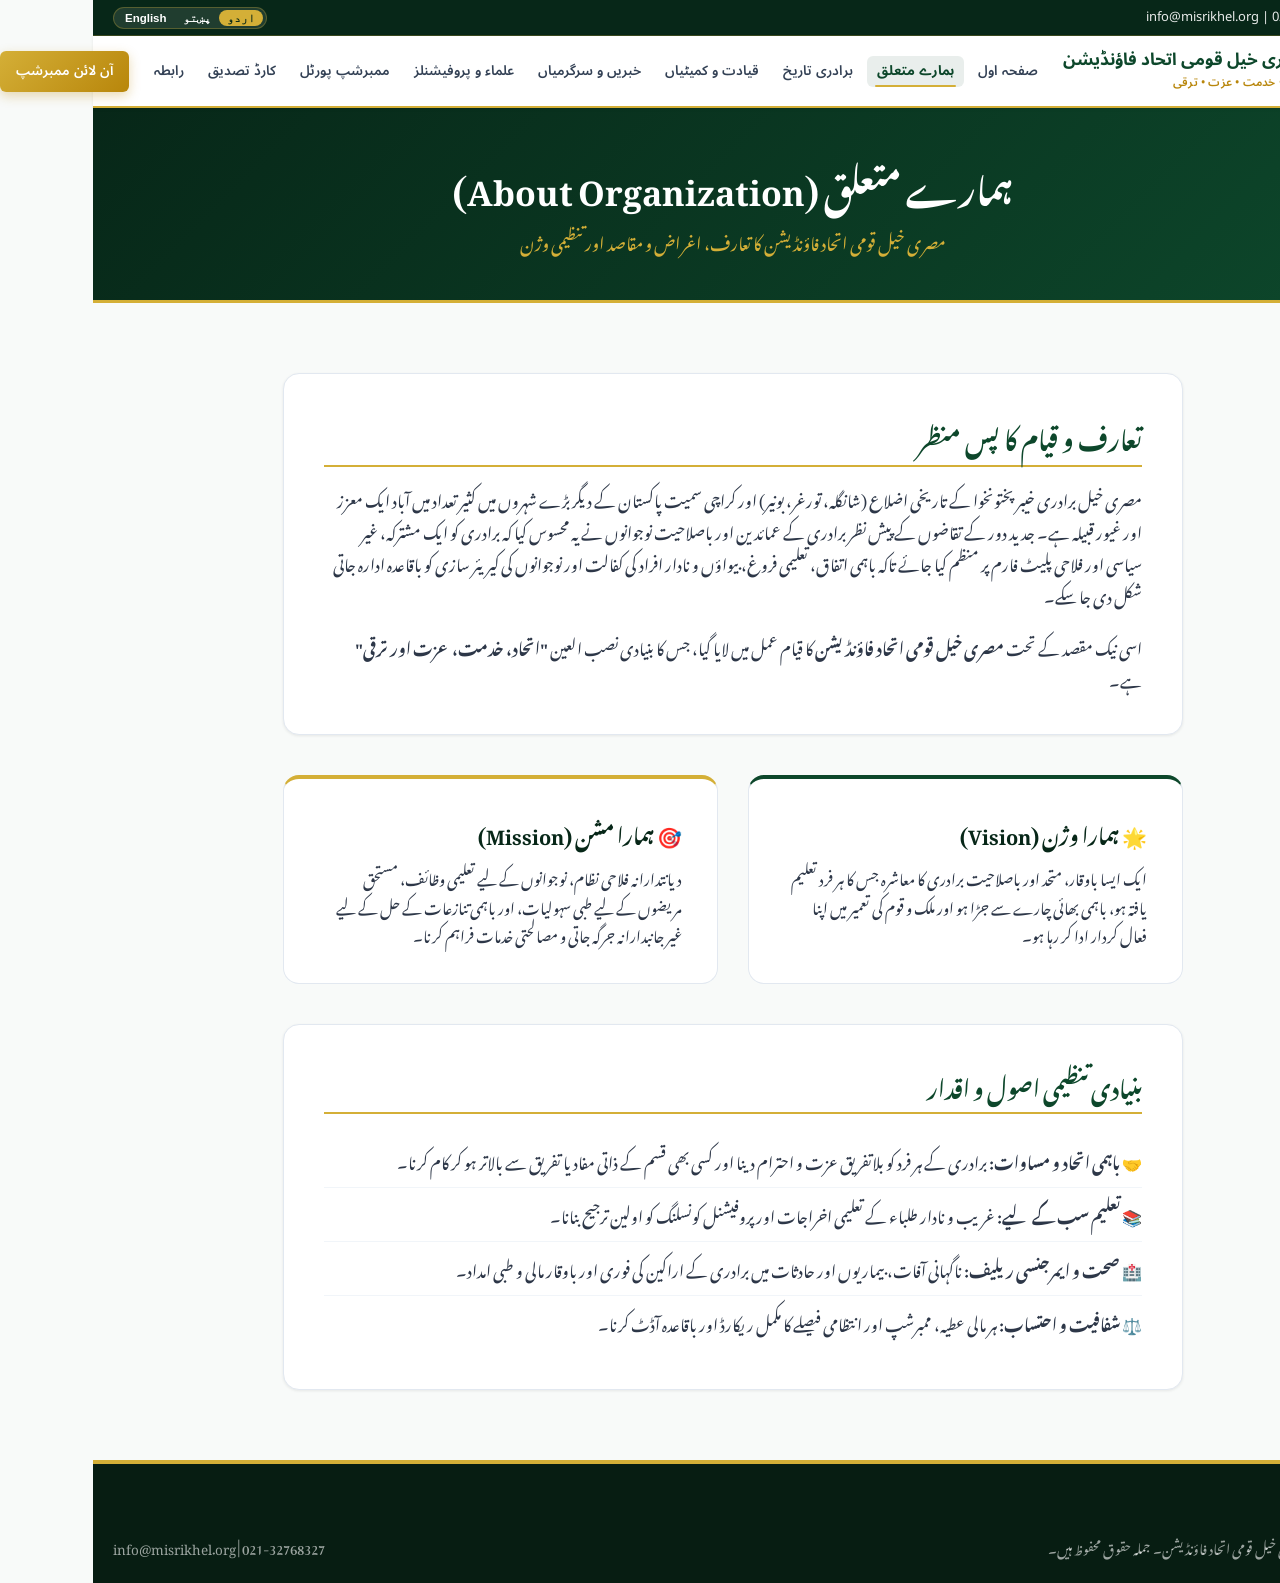
==== commit 9d1edc9e: "fix(mobile): optimize mobile layout for cabinet cards, filter chips, and add navigation drawer toggl" ====
--- a/about.html
+++ b/about.html
@@ -48,12 +48,13 @@
             </nav>
             <div class="header-actions">
                 <a href="membership.html" class="btn btn-gold" data-i18n="btn_join">آن لائن ممبرشپ</a>
+                <button class="mobile-toggle" aria-label="Toggle navigation">☰</button>
             </div>
         </div>
     </header>
 
     <!-- Page Banner -->
-    <section style="background: linear-gradient(135deg, #072718 0%, #0D472B 100%); color: #fff; padding: 50px 0; text-align: center; border-bottom: 3px solid var(--secondary);">
+    <section class="page-banner">
         <div class="container">
             <h1 style="font-size: 34px; font-weight: 700; margin-bottom: 10px;">ہمارے متعلق (About Organization)</h1>
             <p style="color: var(--secondary); font-size: 17px;">مصری خیل قومی اتحاد فاؤنڈیشن کا تعارف، اغراض و مقاصد اور تنظیمی وژن</p>
--- a/style.css
+++ b/style.css
@@ -1202,3 +1202,541 @@
         transform: translateY(0);
     }
 }
+
+/* 3D Virtual Card Flip Styles */
+.virtual-card-wrapper {
+    perspective: 1000px;
+    max-width: 440px;
+    width: 100%;
+    margin: 20px auto;
+}
+.virtual-card-inner {
+    position: relative;
+    width: 100%;
+    height: 260px;
+    transition: transform 0.8s cubic-bezier(0.175, 0.885, 0.32, 1.275);
+    transform-style: preserve-3d;
+    cursor: pointer;
+}
+.virtual-card-inner.is-flipped {
+    transform: rotateY(180deg);
+}
+.virtual-card-front, .virtual-card-back {
+    position: absolute;
+    width: 100%;
+    height: 100%;
+    -webkit-backface-visibility: hidden;
+    backface-visibility: hidden;
+    border-radius: 16px;
+    box-shadow: 0 14px 28px rgba(13, 71, 43, 0.25), 0 0 0 2px #D4AF37;
+    overflow: hidden;
+    padding: 20px 22px;
+    display: flex;
+    flex-direction: column;
+    justify-content: space-between;
+}
+.virtual-card-front {
+    background: linear-gradient(135deg, #072718 0%, #0D472B 65%, #145A32 100%);
+    color: #fff;
+}
+.virtual-card-back {
+    background: linear-gradient(135deg, #145A32 0%, #0D472B 50%, #072718 100%);
+    color: #fff;
+    transform: rotateY(180deg);
+    border: 2px dashed rgba(212, 175, 55, 0.6);
+}
+.v-card-header {
+    display: flex;
+    justify-content: space-between;
+    align-items: center;
+    border-bottom: 1px solid rgba(212, 175, 55, 0.4);
+    padding-bottom: 10px;
+}
+.v-card-body {
+    display: flex;
+    justify-content: space-between;
+    align-items: center;
+    margin: 10px 0;
+}
+.v-card-footer {
+    display: flex;
+    justify-content: space-between;
+    align-items: center;
+    border-top: 1px solid rgba(212, 175, 55, 0.3);
+    padding-top: 10px;
+    font-size: 11.5px;
+    color: #E2E8F0;
+}
+
+/* Official Member Dossier Certificate */
+.member-dossier-card {
+    background: #fff;
+    border: 2px solid #D4AF37;
+    border-radius: 16px;
+    padding: 30px;
+    margin-top: 25px;
+    box-shadow: 0 10px 30px rgba(0,0,0,0.06);
+    position: relative;
+    overflow: hidden;
+}
+.dossier-watermark {
+    position: absolute;
+    top: 50%;
+    left: 50%;
+    transform: translate(-50%, -50%);
+    width: 280px;
+    height: 280px;
+    opacity: 0.05;
+    pointer-events: none;
+}
+.dossier-grid {
+    display: grid;
+    grid-template-columns: repeat(2, 1fr);
+    gap: 16px;
+    margin: 20px 0;
+    text-align: right;
+}
+@media (max-width: 600px) {
+    .dossier-grid {
+        grid-template-columns: 1fr !important;
+    }
+}
+.dossier-item {
+    background: #F8FAF9;
+    padding: 12px 16px;
+    border-radius: 8px;
+    border-right: 3px solid #0D472B;
+}
+.dossier-item .label {
+    font-size: 12px;
+    color: #64748B;
+    margin-bottom: 4px;
+}
+.dossier-item .value {
+    font-size: 15px;
+    font-weight: 700;
+    color: #0F172A;
+}
+
+/* Financial Fee Badge */
+.fee-badge-paid {
+    background: #e8f5e9;
+    color: #1b5e20;
+    border: 1px solid #a5d6a7;
+    padding: 6px 14px;
+    border-radius: 20px;
+    font-size: 13px;
+    font-weight: 700;
+    display: inline-flex;
+    align-items: center;
+    gap: 6px;
+}
+
+/* Global Quick Search Box */
+.global-search-container {
+    max-width: 680px;
+    margin: 25px auto 0 auto;
+    background: #fff;
+    padding: 6px;
+    border-radius: 50px;
+    box-shadow: 0 8px 25px rgba(0,0,0,0.18);
+    display: flex;
+    align-items: center;
+    border: 2px solid #D4AF37;
+}
+.global-search-input {
+    flex: 1;
+    border: none;
+    outline: none;
+    padding: 12px 20px;
+    font-size: 15px;
+    border-radius: 50px;
+    font-family: 'Noto Sans Arabic', 'Segoe UI', sans-serif;
+}
+.global-search-btn {
+    border-radius: 50px;
+    padding: 10px 24px;
+    font-size: 14px;
+    font-weight: 700;
+    white-space: nowrap;
+}
+@media (max-width: 600px) {
+    .global-search-container {
+        border-radius: 12px;
+        flex-direction: column;
+        padding: 8px;
+        gap: 8px;
+    }
+    .global-search-input {
+        width: 100%;
+        padding: 10px 12px;
+    }
+    .global-search-btn {
+        width: 100%;
+        border-radius: 8px;
+    }
+}
+
+/* Modern Central Cabinet / Leadership Styles */
+.cabinet-filter-bar {
+    display: flex;
+    justify-content: center;
+    gap: 10px;
+    margin-bottom: 25px;
+    flex-wrap: wrap;
+}
+.cabinet-filter-btn {
+    padding: 10px 22px;
+    border-radius: 30px;
+    border: 1.5px solid #E2E8F0;
+    background: #fff;
+    color: #475569;
+    font-size: 14px;
+    font-weight: 700;
+    cursor: pointer;
+    transition: all 0.25s ease;
+}
+.cabinet-filter-btn:hover {
+    border-color: #D4AF37;
+    color: #0D472B;
+    transform: translateY(-2px);
+}
+.cabinet-filter-btn.active {
+    background: #0D472B;
+    color: #fff;
+    border-color: #0D472B;
+    box-shadow: 0 4px 14px rgba(13, 71, 43, 0.25);
+}
+
+.cabinet-view-toggle {
+    display: flex;
+    justify-content: center;
+    gap: 10px;
+    margin-bottom: 30px;
+}
+.view-toggle-btn {
+    padding: 8px 20px;
+    border-radius: 20px;
+    border: 1.5px solid #CBD5E1;
+    background: #F8FAFC;
+    color: #475569;
+    font-size: 13.5px;
+    font-weight: 700;
+    cursor: pointer;
+    transition: all 0.2s ease;
+}
+.view-toggle-btn.active {
+    background: #D4AF37;
+    color: #072718;
+    border-color: #D4AF37;
+}
+
+/* Cabinet Cards Grid */
+.cabinet-grid {
+    display: grid;
+    grid-template-columns: repeat(auto-fill, minmax(290px, 1fr));
+    gap: 24px;
+    margin-bottom: 50px;
+}
+.cabinet-card {
+    background: #fff;
+    border-radius: 16px;
+    border: 1.5px solid #E2E8F0;
+    box-shadow: 0 6px 18px rgba(0, 0, 0, 0.04);
+    padding: 24px 20px;
+    text-align: center;
+    position: relative;
+    transition: transform 0.3s cubic-bezier(0.165, 0.84, 0.44, 1), box-shadow 0.3s ease, border-color 0.3s ease;
+    display: flex;
+    flex-direction: column;
+    justify-content: space-between;
+}
+.cabinet-card:hover {
+    transform: translateY(-6px);
+    box-shadow: 0 14px 30px rgba(13, 71, 43, 0.12);
+    border-color: #D4AF37;
+}
+.cabinet-card.highlight-joint-sec {
+    border: 2px solid #10B981;
+    background: linear-gradient(180deg, #FFFFFF 0%, #F0FDF4 100%);
+    box-shadow: 0 8px 24px rgba(16, 185, 129, 0.14);
+}
+.cabinet-card.is-vacant {
+    background: #FAFBFB;
+    border-style: dashed;
+    border-color: #CBD5E1;
+    opacity: 0.85;
+}
+
+.cabinet-card-number {
+    position: absolute;
+    top: 14px;
+    right: 16px;
+    background: #F1F5F9;
+    color: #475569;
+    font-size: 12px;
+    font-weight: 800;
+    padding: 2px 10px;
+    border-radius: 20px;
+    font-family: monospace;
+}
+.cabinet-card.highlight-joint-sec .cabinet-card-number {
+    background: #D1FAE5;
+    color: #065F46;
+}
+
+.cabinet-avatar-wrap {
+    width: 80px;
+    height: 80px;
+    margin: 10px auto 16px auto;
+    border-radius: 50%;
+    padding: 3px;
+    background: linear-gradient(135deg, #0D472B 0%, #D4AF37 100%);
+    box-shadow: 0 4px 12px rgba(0, 0, 0, 0.08);
+}
+.cabinet-avatar-img {
+    width: 100%;
+    height: 100%;
+    border-radius: 50%;
+    object-fit: cover;
+    background: #fff;
+    display: block;
+}
+
+.cabinet-card-content {
+    display: flex;
+    flex-direction: column;
+    align-items: center;
+    flex: 1;
+    width: 100%;
+}
+
+.cabinet-role-tag {
+    display: inline-block;
+    background: #E8F5E9;
+    color: #0D472B;
+    font-size: 13px;
+    font-weight: 800;
+    padding: 4px 14px;
+    border-radius: 20px;
+    margin-bottom: 10px;
+    border: 1px solid rgba(13, 71, 43, 0.15);
+}
+.cabinet-name {
+    font-size: 19px;
+    font-weight: 800;
+    color: #0F172A;
+    margin: 4px 0 8px 0;
+    line-height: 1.4;
+}
+.cabinet-subtext {
+    font-size: 12.5px;
+    color: #64748B;
+    margin-bottom: 14px;
+}
+
+.cabinet-status-pill {
+    display: inline-flex;
+    align-items: center;
+    gap: 6px;
+    font-size: 12px;
+    font-weight: 700;
+    padding: 4px 12px;
+    border-radius: 12px;
+    margin-top: auto;
+}
+.cabinet-status-pill.active-pill {
+    background: #DCFCE7;
+    color: #15803D;
+    border: 1px solid #86EFAC;
+}
+.cabinet-status-pill.vacant-pill {
+    background: #FEF3C7;
+    color: #B45309;
+    border: 1px solid #FCD34D;
+}
+
+/* Cabinet Table Presentation */
+.cabinet-table-wrapper {
+    background: #fff;
+    border-radius: 16px;
+    border: 2px solid #E2E8F0;
+    box-shadow: 0 8px 25px rgba(0, 0, 0, 0.05);
+    overflow-x: auto;
+    margin-bottom: 50px;
+}
+.cabinet-table {
+    width: 100%;
+    border-collapse: collapse;
+    text-align: right;
+    font-size: 14.5px;
+}
+.cabinet-table th {
+    background: linear-gradient(135deg, #072718 0%, #0D472B 100%);
+    color: #fff;
+    font-weight: 800;
+    padding: 16px 20px;
+    font-size: 14.5px;
+    border-bottom: 3px solid #D4AF37;
+    white-space: nowrap;
+}
+.cabinet-table td {
+    padding: 16px 20px;
+    border-bottom: 1px solid #E2E8F0;
+    vertical-align: middle;
+}
+.cabinet-table tr:nth-child(even) {
+    background: #F8FAF9;
+}
+.cabinet-table tr:hover {
+    background: #F0FDF4;
+}
+.cabinet-table tr.row-joint-sec {
+    background: #ECFDF5 !important;
+    border-right: 4px solid #10B981;
+}
+.cabinet-table tr.row-vacant {
+    background: #FFFBEB !important;
+    color: #92400E;
+}
+
+/* Page Banner Generic Class */
+.page-banner {
+    background: linear-gradient(135deg, #072718 0%, #0D472B 100%);
+    color: #fff;
+    padding: 45px 0;
+    text-align: center;
+    border-bottom: 3px solid var(--secondary);
+}
+
+/* Mobile Responsive Optimization for Central Cabinet */
+@media (max-width: 768px) {
+    .page-banner {
+        padding: 28px 15px !important;
+    }
+    .page-banner h1 {
+        font-size: 22px !important;
+        margin-bottom: 6px !important;
+    }
+    .page-banner p {
+        font-size: 13.5px !important;
+    }
+    .section-padding {
+        padding: 35px 0 !important;
+    }
+    .section-header {
+        margin-bottom: 25px !important;
+    }
+    .section-title {
+        font-size: 22px !important;
+    }
+
+    /* Swipeable Filter Bar */
+    .cabinet-filter-bar {
+        display: flex !important;
+        justify-content: flex-start !important;
+        overflow-x: auto !important;
+        white-space: nowrap !important;
+        flex-wrap: nowrap !important;
+        padding: 4px 6px 12px 6px !important;
+        margin: 0 -10px 18px -10px !important;
+        -webkit-overflow-scrolling: touch !important;
+        scrollbar-width: none !important;
+    }
+    .cabinet-filter-bar::-webkit-scrollbar {
+        display: none !important;
+    }
+    .cabinet-filter-btn {
+        padding: 8px 15px !important;
+        font-size: 13px !important;
+        flex-shrink: 0 !important;
+        border-radius: 25px !important;
+    }
+
+    .cabinet-view-toggle {
+        margin-bottom: 20px !important;
+    }
+    .view-toggle-btn {
+        padding: 6px 14px !important;
+        font-size: 12px !important;
+    }
+
+    .cabinet-grid {
+        grid-template-columns: 1fr !important;
+        gap: 12px !important;
+    }
+
+    /* App-style horizontal card on mobile */
+    .cabinet-card {
+        padding: 12px 14px !important;
+        flex-direction: row !important;
+        align-items: center !important;
+        text-align: right !important;
+        gap: 12px !important;
+        border-radius: 14px !important;
+        position: relative !important;
+    }
+    .cabinet-card-number {
+        position: absolute !important;
+        top: 10px !important;
+        left: 12px !important;
+        right: auto !important;
+        font-size: 11px !important;
+        padding: 2px 7px !important;
+        border-radius: 10px !important;
+        margin: 0 !important;
+        z-index: 2 !important;
+    }
+    .cabinet-avatar-wrap {
+        width: 50px !important;
+        height: 50px !important;
+        min-width: 50px !important;
+        margin: 0 !important;
+        flex-shrink: 0 !important;
+    }
+    .cabinet-card-content {
+        flex: 1 !important;
+        min-width: 0 !important;
+        text-align: right !important;
+        display: flex !important;
+        flex-direction: column !important;
+        align-items: flex-start !important;
+        padding-left: 36px !important;
+    }
+    .cabinet-role-tag {
+        font-size: 11px !important;
+        padding: 2px 9px !important;
+        margin-bottom: 3px !important;
+    }
+    .cabinet-name {
+        font-size: 15.5px !important;
+        margin: 1px 0 3px 0 !important;
+        line-height: 1.3 !important;
+    }
+    .cabinet-subtext {
+        font-size: 11px !important;
+        margin-bottom: 4px !important;
+        color: #64748B !important;
+        line-height: 1.25 !important;
+    }
+    .cabinet-status-pill {
+        font-size: 10px !important;
+        padding: 2px 7px !important;
+        margin-top: 0 !important;
+    }
+
+    /* Mobile Table horizontal scrolling */
+    .cabinet-table-wrapper {
+        border-radius: 12px !important;
+        overflow-x: auto !important;
+        -webkit-overflow-scrolling: touch !important;
+    }
+    .cabinet-table {
+        min-width: 540px !important;
+        font-size: 12.5px !important;
+    }
+    .cabinet-table th, .cabinet-table td {
+        padding: 10px 12px !important;
+    }
+}
+
